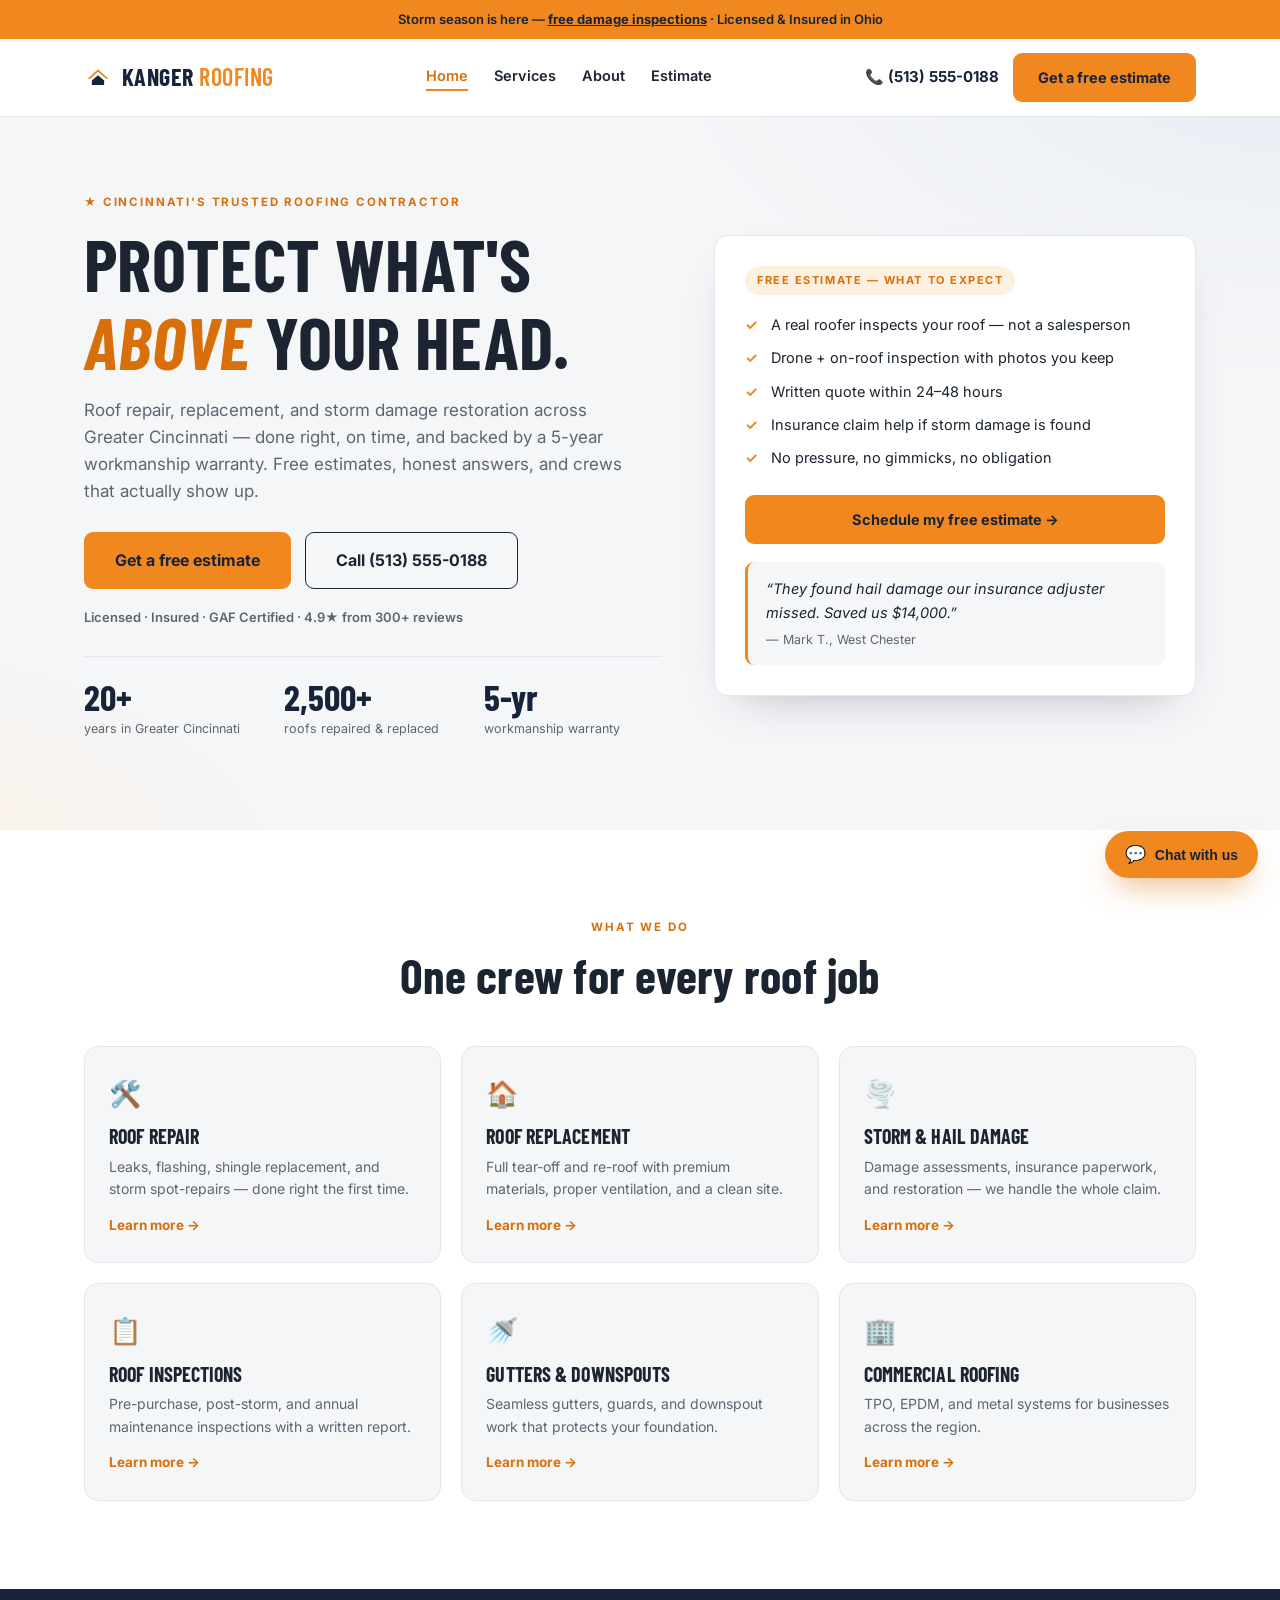
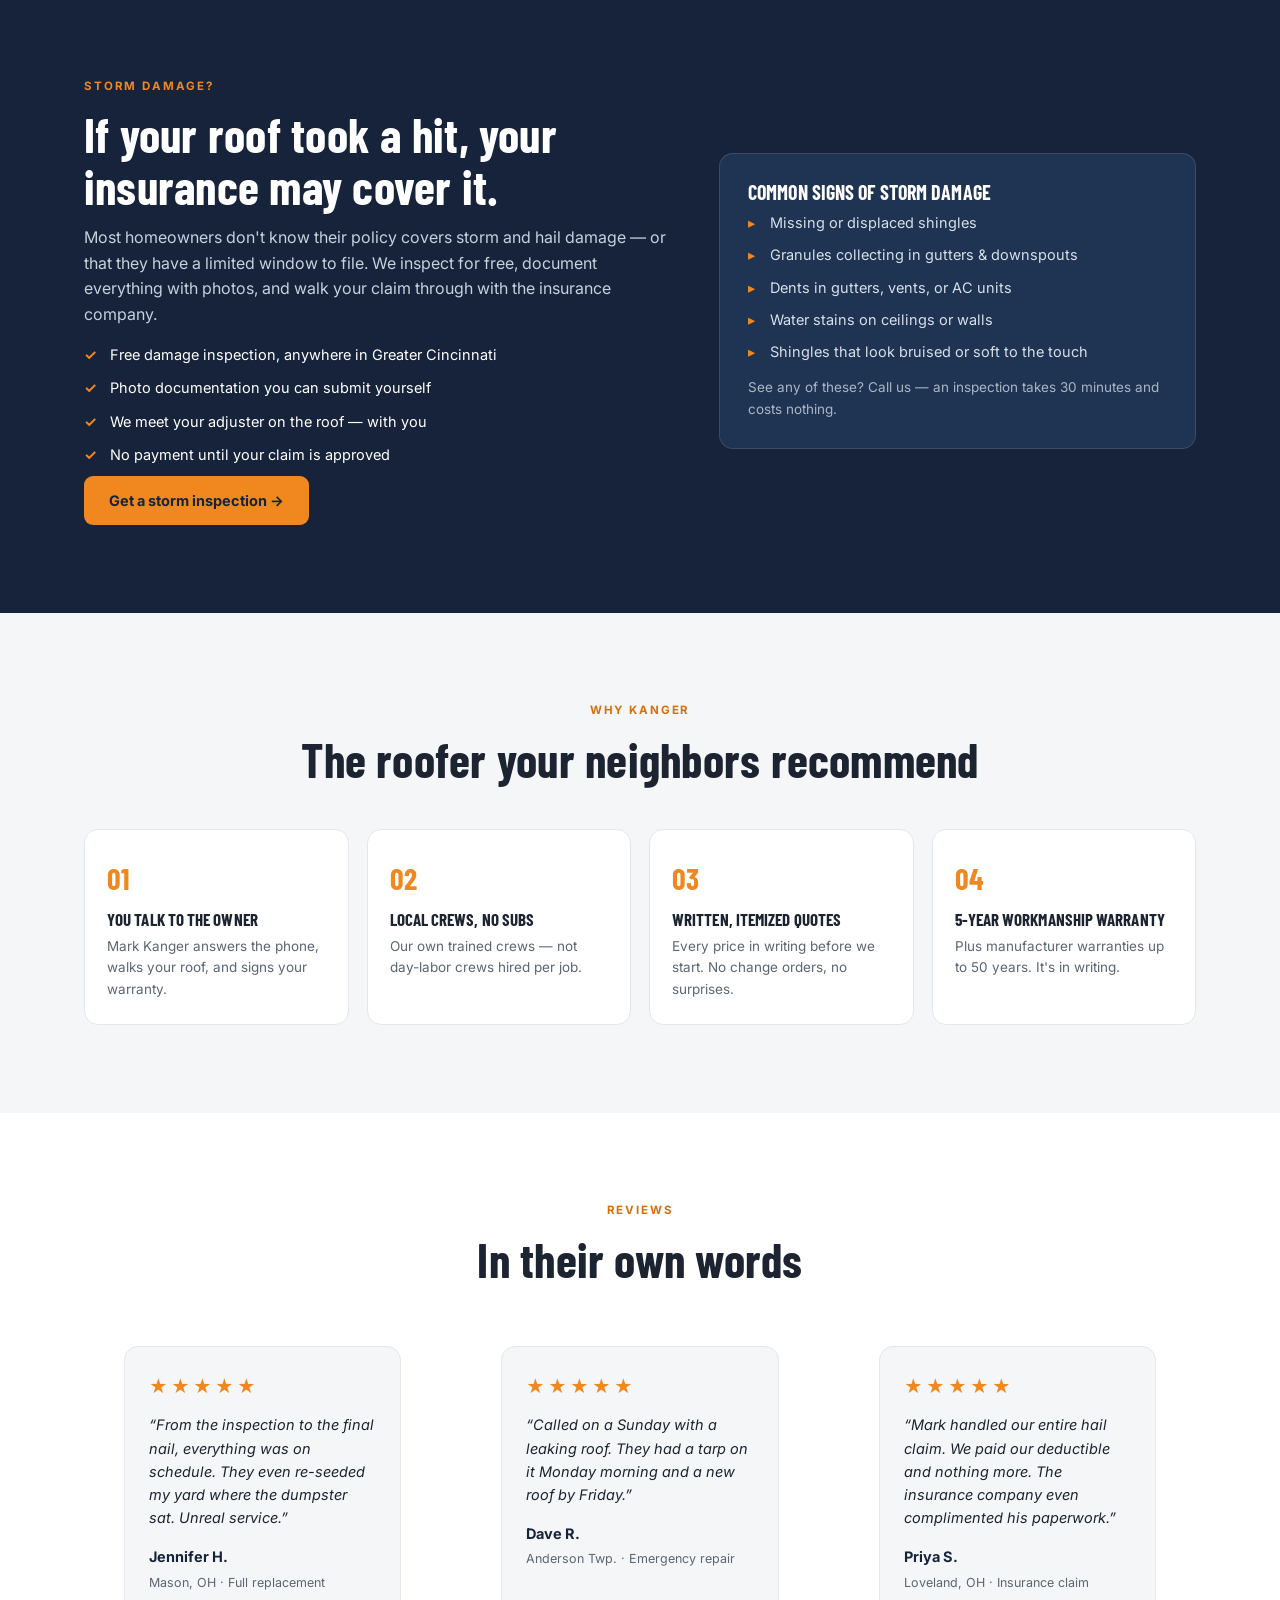
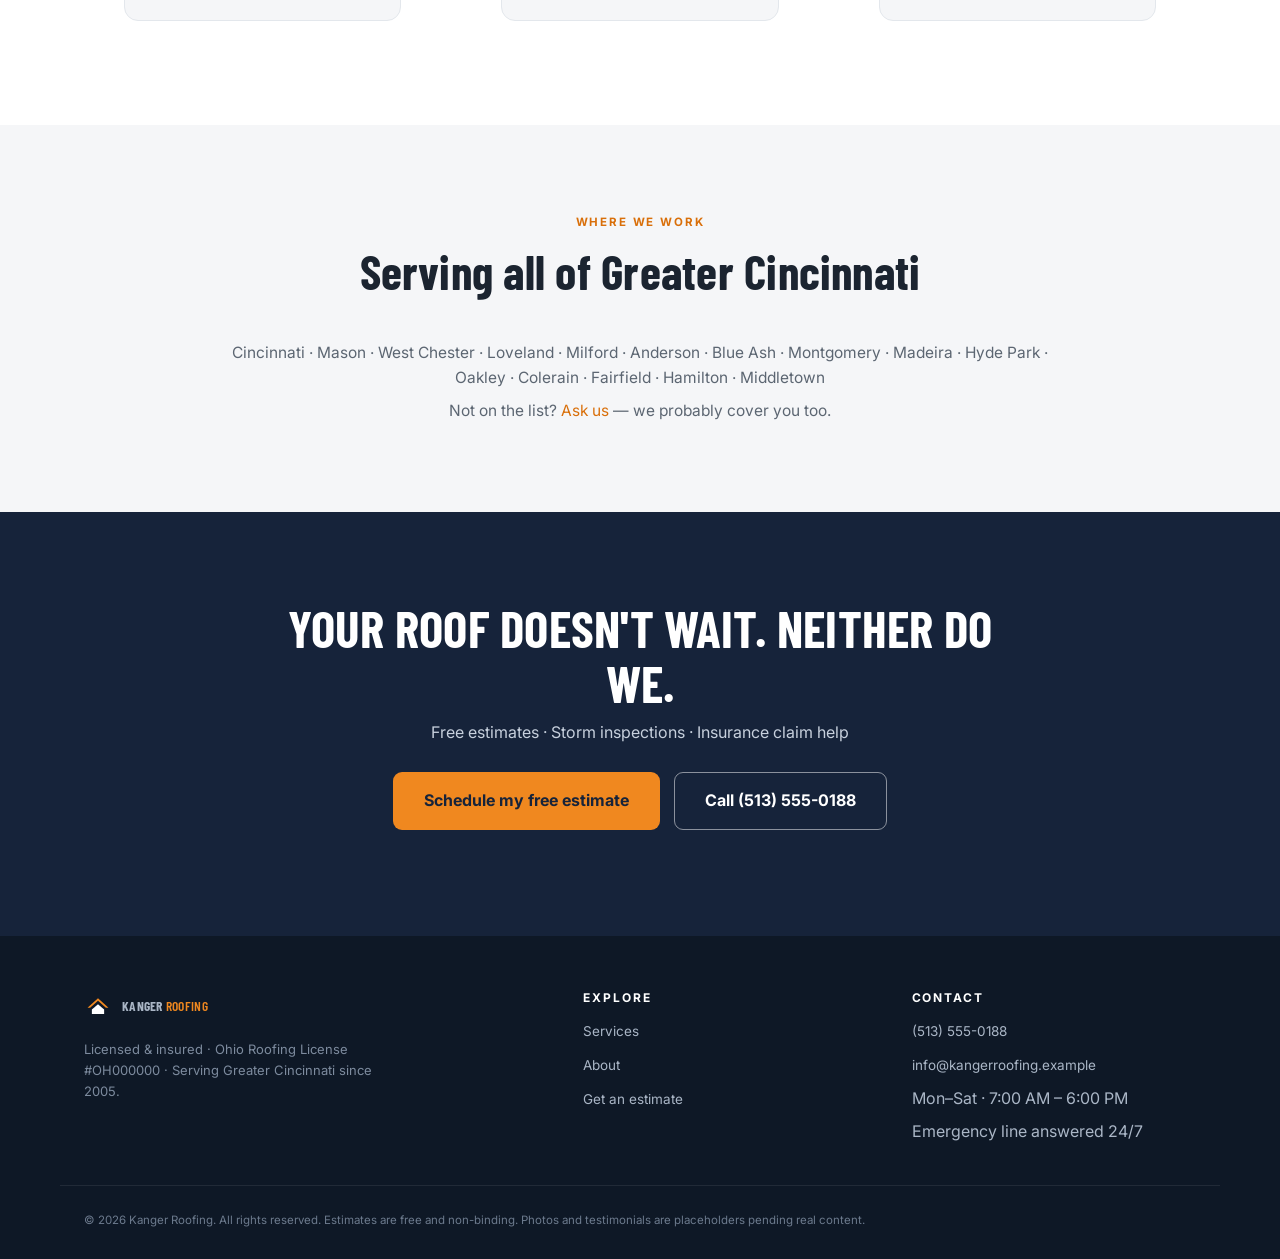
==== index.html @ 3e458c49 "Kanger Roofing site — chatbot + free estimate scheduling with type dropdown" ====
<!DOCTYPE html>
<html lang="en">
<head>
<meta charset="UTF-8" />
<meta name="viewport" content="width=device-width, initial-scale=1.0" />
<title>Kanger Roofing — Cincinnati Roof Repair, Replacement &amp; Storm Damage</title>
<meta name="description" content="Licensed and insured Cincinnati roofing contractor. Roof repair, replacement, storm damage and insurance claims. Free estimates across Greater Cincinnati." />
<link rel="preconnect" href="https://fonts.googleapis.com" />
<link rel="preconnect" href="https://fonts.gstatic.com" crossorigin />
<link href="https://fonts.googleapis.com/css2?family=Barlow+Condensed:wght@500;600;700&family=Barlow:wght@500;600;700&family=Inter:wght@400;500;600&display=swap" rel="stylesheet" />
<link rel="stylesheet" href="styles.css" />
<link rel="icon" href="data:image/svg+xml,%3Csvg xmlns='http://www.w3.org/2000/svg' viewBox='0 0 64 64'%3E%3Crect width='64' height='64' rx='14' fill='%2316233a'/%3E%3Cpath d='M8 36 L32 14 L56 36 L50 36 L32 20 L14 36 Z' fill='%23f0881f'/%3E%3Cpath d='M18 40 L32 28 L46 40 L46 50 L18 50 Z' fill='white'/%3E%3C/svg%3E" />
</head>
<body>
<div class="announce">Storm season is here — <a href="estimate.html">free damage inspections</a> · Licensed &amp; Insured in Ohio</div>

<header class="site-header">
  <div class="container nav">
    <a href="index.html" class="brand">
      <span class="brand-mark" aria-hidden="true"><svg viewBox="0 0 64 64"><path d="M8 36 L32 14 L56 36 L50 36 L32 20 L14 36 Z"/><path d="M18 40 L32 28 L46 40 L46 50 L18 50 Z"/></svg></span>
      <span class="brand-name">KANGER <em>ROOFING</em></span>
    </a>
    <nav class="primary-nav" aria-label="Primary">
      <a href="index.html" class="active">Home</a>
      <a href="services.html">Services</a>
      <a href="about.html">About</a>
      <a href="estimate.html">Estimate</a>
    </nav>
    <div class="nav-actions">
      <a href="tel:+15135550188" class="nav-phone">📞 (513) 555-0188</a>
      <a href="estimate.html" class="btn btn-primary">Get a free estimate</a>
      <button class="nav-toggle" aria-label="Toggle menu" aria-expanded="false">
        <span class="nav-toggle-bar"></span><span class="nav-toggle-bar"></span><span class="nav-toggle-bar"></span>
      </button>
    </div>
  </div>
</header>

<main>
  <!-- HERO -->
  <section class="hero">
    <div class="container hero-grid">
      <div class="hero-copy">
        <p class="eyebrow">★ Cincinnati's Trusted Roofing Contractor</p>
        <h1>Protect what's <em>above</em> your head.</h1>
        <p class="lede">
          Roof repair, replacement, and storm damage restoration across Greater Cincinnati —
          done right, on time, and backed by a 5-year workmanship warranty. Free estimates,
          honest answers, and crews that actually show up.
        </p>
        <div class="hero-cta">
          <a href="estimate.html" class="btn btn-primary btn-lg">Get a free estimate</a>
          <a href="tel:+15135550188" class="btn btn-ghost btn-lg">Call (513) 555-0188</a>
        </div>
        <p class="micro-proof">Licensed · Insured · GAF Certified · 4.9★ from 300+ reviews</p>
        <ul class="stat-row">
          <li><strong>20+</strong><span>years in Greater Cincinnati</span></li>
          <li><strong>2,500+</strong><span>roofs repaired &amp; replaced</span></li>
          <li><strong>5-yr</strong><span>workmanship warranty</span></li>
        </ul>
      </div>
      <div class="hero-card">
        <div class="card-tag">Free estimate — what to expect</div>
        <ul class="check-list">
          <li>A real roofer inspects your roof — not a salesperson</li>
          <li>Drone + on-roof inspection with photos you keep</li>
          <li>Written quote within 24–48 hours</li>
          <li>Insurance claim help if storm damage is found</li>
          <li>No pressure, no gimmicks, no obligation</li>
        </ul>
        <a href="estimate.html" class="btn btn-primary btn-block" style="margin-top:16px">Schedule my free estimate →</a>
        <blockquote class="mini-quote">
          “They found hail damage our insurance adjuster missed. Saved us $14,000.”
          <cite>— Mark T., West Chester</cite>
        </blockquote>
      </div>
    </div>
  </section>

  <!-- SERVICES -->
  <section class="section services">
    <div class="container">
      <p class="eyebrow center">What we do</p>
      <h2 class="section-title center">One crew for every roof job</h2>
      <div class="svc-grid">
        <article class="svc-card"><span class="svc-icon">🛠️</span><h3>Roof Repair</h3><p>Leaks, flashing, shingle replacement, and storm spot-repairs — done right the first time.</p><a href="services.html">Learn more →</a></article>
        <article class="svc-card"><span class="svc-icon">🏠</span><h3>Roof Replacement</h3><p>Full tear-off and re-roof with premium materials, proper ventilation, and a clean site.</p><a href="services.html">Learn more →</a></article>
        <article class="svc-card"><span class="svc-icon">🌪️</span><h3>Storm &amp; Hail Damage</h3><p>Damage assessments, insurance paperwork, and restoration — we handle the whole claim.</p><a href="services.html">Learn more →</a></article>
        <article class="svc-card"><span class="svc-icon">📋</span><h3>Roof Inspections</h3><p>Pre-purchase, post-storm, and annual maintenance inspections with a written report.</p><a href="services.html">Learn more →</a></article>
        <article class="svc-card"><span class="svc-icon">🚿</span><h3>Gutters &amp; Downspouts</h3><p>Seamless gutters, guards, and downspout work that protects your foundation.</p><a href="services.html">Learn more →</a></article>
        <article class="svc-card"><span class="svc-icon">🏢</span><h3>Commercial Roofing</h3><p>TPO, EPDM, and metal systems for businesses across the region.</p><a href="services.html">Learn more →</a></article>
      </div>
    </div>
  </section>

  <!-- STORM / INSURANCE -->
  <section class="section storm">
    <div class="container storm-grid">
      <div class="storm-copy">
        <p class="eyebrow">Storm damage?</p>
        <h2 class="section-title">If your roof took a hit, your insurance may cover it.</h2>
        <p>Most homeowners don't know their policy covers storm and hail damage — or that they have a limited window to file. We inspect for free, document everything with photos, and walk your claim through with the insurance company.</p>
        <ul class="check-list">
          <li>Free damage inspection, anywhere in Greater Cincinnati</li>
          <li>Photo documentation you can submit yourself</li>
          <li>We meet your adjuster on the roof — with you</li>
          <li>No payment until your claim is approved</li>
        </ul>
        <a href="estimate.html" class="btn btn-primary">Get a storm inspection →</a>
      </div>
      <div class="storm-panel">
        <h3>Common signs of storm damage</h3>
        <ul>
          <li>Missing or displaced shingles</li>
          <li>Granules collecting in gutters &amp; downspouts</li>
          <li>Dents in gutters, vents, or AC units</li>
          <li>Water stains on ceilings or walls</li>
          <li>Shingles that look bruised or soft to the touch</li>
        </ul>
        <p class="storm-note">See any of these? Call us — an inspection takes 30 minutes and costs nothing.</p>
      </div>
    </div>
  </section>

  <!-- WHY US -->
  <section class="section why">
    <div class="container">
      <p class="eyebrow center">Why Kanger</p>
      <h2 class="section-title center">The roofer your neighbors recommend</h2>
      <div class="why-grid">
        <div class="why-item"><strong>01</strong><h3>You talk to the owner</h3><p>Mark Kanger answers the phone, walks your roof, and signs your warranty.</p></div>
        <div class="why-item"><strong>02</strong><h3>Local crews, no subs</h3><p>Our own trained crews — not day-labor crews hired per job.</p></div>
        <div class="why-item"><strong>03</strong><h3>Written, itemized quotes</h3><p>Every price in writing before we start. No change orders, no surprises.</p></div>
        <div class="why-item"><strong>04</strong><h3>5-year workmanship warranty</h3><p>Plus manufacturer warranties up to 50 years. It's in writing.</p></div>
      </div>
    </div>
  </section>

  <!-- TESTIMONIALS -->
  <section class="section testis">
    <div class="container">
      <p class="eyebrow center">Reviews</p>
      <h2 class="section-title center">In their own words</h2>
      <div class="testi-grid">
        <figure class="testi-card">
          <div class="stars">★★★★★</div>
          <blockquote>“From the inspection to the final nail, everything was on schedule. They even re-seeded my yard where the dumpster sat. Unreal service.”</blockquote>
          <figcaption><strong>Jennifer H.</strong><span>Mason, OH · Full replacement</span></figcaption>
        </figure>
        <figure class="testi-card">
          <div class="stars">★★★★★</div>
          <blockquote>“Called on a Sunday with a leaking roof. They had a tarp on it Monday morning and a new roof by Friday.”</blockquote>
          <figcaption><strong>Dave R.</strong><span>Anderson Twp. · Emergency repair</span></figcaption>
        </figure>
        <figure class="testi-card">
          <div class="stars">★★★★★</div>
          <blockquote>“Mark handled our entire hail claim. We paid our deductible and nothing more. The insurance company even complimented his paperwork.”</blockquote>
          <figcaption><strong>Priya S.</strong><span>Loveland, OH · Insurance claim</span></figcaption>
        </figure>
      </div>
    </div>
  </section>

  <!-- SERVICE AREA -->
  <section class="section area">
    <div class="container">
      <p class="eyebrow center">Where we work</p>
      <h2 class="section-title center">Serving all of Greater Cincinnati</h2>
      <p class="center-note">Cincinnati · Mason · West Chester · Loveland · Milford · Anderson · Blue Ash · Montgomery · Madeira · Hyde Park · Oakley · Colerain · Fairfield · Hamilton · Middletown</p>
      <p class="center-note" style="margin-top:8px">Not on the list? <a href="estimate.html">Ask us</a> — we probably cover you too.</p>
    </div>
  </section>

  <!-- CTA -->
  <section class="final-cta">
    <div class="container">
      <h2>Your roof doesn't wait. Neither do we.</h2>
      <p>Free estimates · Storm inspections · Insurance claim help</p>
      <div class="hero-cta" style="justify-content:center">
        <a href="estimate.html" class="btn btn-primary btn-lg">Schedule my free estimate</a>
        <a href="tel:+15135550188" class="btn btn-ghost-light btn-lg">Call (513) 555-0188</a>
      </div>
    </div>
  </section>
</main>

<footer class="site-footer">
  <div class="container footer-grid">
    <div>
      <a href="index.html" class="brand brand-light">
        <span class="brand-mark" aria-hidden="true"><svg viewBox="0 0 64 64"><path d="M8 36 L32 14 L56 36 L50 36 L32 20 L14 36 Z"/><path d="M18 40 L32 28 L46 40 L46 50 L18 50 Z"/></svg></span>
        <span class="brand-name">KANGER <em>ROOFING</em></span>
      </a>
      <p class="footer-tag">Licensed &amp; insured · Ohio Roofing License #OH000000 · Serving Greater Cincinnati since 2005.</p>
    </div>
    <div>
      <h4>Explore</h4>
      <ul>
        <li><a href="services.html">Services</a></li>
        <li><a href="about.html">About</a></li>
        <li><a href="estimate.html">Get an estimate</a></li>
      </ul>
    </div>
    <div>
      <h4>Contact</h4>
      <ul>
        <li><a href="tel:+15135550188">(513) 555-0188</a></li>
        <li><a href="mailto:info@kangerroofing.example">info@kangerroofing.example</a></li>
        <li>Mon–Sat · 7:00 AM – 6:00 PM</li>
        <li>Emergency line answered 24/7</li>
      </ul>
    </div>
  </div>
  <div class="container legal">
    <small>© 2026 Kanger Roofing. All rights reserved. Estimates are free and non-binding. Photos and testimonials are placeholders pending real content.</small>
  </div>
</footer>

<!-- CHATBOT -->
<button class="chat-bubble" id="chat-bubble" aria-label="Chat with Kanger Roofing">
  <span class="chat-bubble-icon">💬</span> Chat with us
</button>
<div class="chat-panel" id="chat-panel" hidden>
  <div class="chat-head">
    <div class="chat-avatar">K</div>
    <div><strong>Kanger Roofing</strong><small>Typically replies in minutes</small></div>
    <button class="chat-close" id="chat-close" aria-label="Close chat">✕</button>
  </div>
  <div class="chat-body" id="chat-body"></div>
  <div class="chat-quick" id="chat-quick"></div>
  <form class="chat-input" id="chat-form">
    <input id="chat-text" type="text" placeholder="Type a message…" autocomplete="off" />
    <button type="submit" aria-label="Send">➤</button>
  </form>
</div>

<script src="app.js"></script>
</body>
</html>
---- styles.css ----
/* Kanger Roofing — contractor theme */
:root {
  --navy: #16233a;
  --navy-2: #1f3352;
  --orange: #f0881f;
  --orange-deep: #d96f0a;
  --amber-soft: #fdf0e0;
  --bg: #f5f6f8;
  --ink: #1b2430;
  --ink-soft: #5c6672;
  --cream: #ffffff;
  --border: #e3e7ec;
  --shadow: 0 20px 44px -26px rgba(22, 35, 58, 0.35);
  --radius: 14px;
  --radius-sm: 9px;
  --maxw: 1160px;
  --head: 'Barlow Condensed', 'Barlow', sans-serif;
  --body: 'Inter', system-ui, sans-serif;
}

* { box-sizing: border-box; }
[hidden] { display: none !important; }
html { scroll-behavior: smooth; }
body {
  margin: 0;
  font-family: var(--body);
  background: var(--bg);
  color: var(--ink);
  line-height: 1.6;
  -webkit-font-smoothing: antialiased;
}
h1, h2, h3, h4 {
  font-family: var(--head);
  font-weight: 700;
  color: var(--ink);
  letter-spacing: 0.005em;
  margin: 0 0 0.4em;
  line-height: 1.08;
}
p { margin: 0 0 1em; color: var(--ink-soft); }
a { color: var(--orange-deep); text-decoration: none; }
a:hover { text-decoration: underline; }
ul { margin: 0; padding: 0; list-style: none; }
strong { color: var(--ink); }

.container { max-width: var(--maxw); margin: 0 auto; padding: 0 24px; }

/* Announcement */
.announce {
  background: var(--orange);
  color: var(--navy);
  text-align: center;
  font-size: 13px;
  font-weight: 600;
  padding: 9px 16px;
}
.announce a { color: var(--navy); text-decoration: underline; font-weight: 700; }

/* Header */
.site-header {
  position: sticky;
  top: 0;
  z-index: 50;
  background: rgba(255, 255, 255, 0.96);
  backdrop-filter: blur(10px);
  border-bottom: 1px solid var(--border);
}
.nav { display: flex; align-items: center; justify-content: space-between; padding-top: 14px; padding-bottom: 14px; gap: 20px; }
.brand { display: inline-flex; align-items: center; gap: 10px; color: var(--navy); font-family: var(--head); font-weight: 700; font-size: 24px; letter-spacing: 0.02em; }
.brand:hover { text-decoration: none; }
.brand em { font-style: normal; color: var(--orange); font-weight: 600; }
.brand-mark svg { width: 28px; height: 28px; display: block; }
.brand-mark svg path:first-child { fill: var(--orange); }
.brand-mark svg path:last-child { fill: var(--navy); }
.brand-light { color: var(--cream); }
.brand-light .brand-mark svg path:last-child { fill: var(--cream); }
.primary-nav { display: flex; gap: 26px; }
.primary-nav a { color: var(--ink); font-weight: 600; font-size: 14.5px; }
.primary-nav a.active { color: var(--orange-deep); border-bottom: 2px solid var(--orange); padding-bottom: 2px; }
.primary-nav a:hover { color: var(--orange-deep); text-decoration: none; }
.nav-actions { display: flex; align-items: center; gap: 14px; }
.nav-phone { font-weight: 700; color: var(--navy); font-size: 15px; }
.nav-phone:hover { color: var(--orange-deep); text-decoration: none; }

/* Buttons */
.btn {
  display: inline-block;
  font-weight: 700;
  font-size: 14.5px;
  padding: 12px 24px;
  border-radius: var(--radius-sm);
  border: 1px solid transparent;
  cursor: pointer;
  text-align: center;
  transition: filter .15s ease, transform .12s ease, background .15s ease;
}
.btn:hover { text-decoration: none; transform: translateY(-1px); filter: brightness(1.05); }
.btn-lg { padding: 15px 30px; font-size: 16px; }
.btn-sm { padding: 9px 18px; font-size: 13px; }
.btn-primary { background: var(--orange); color: var(--navy); }
.btn-primary:hover { background: var(--orange-deep); color: #fff; }
.btn-ghost { background: transparent; color: var(--ink); border-color: var(--ink); }
.btn-ghost:hover { background: var(--ink); color: var(--cream); }
.btn-ghost-light { background: transparent; color: var(--cream); border-color: rgba(255,255,255,.5); }
.btn-ghost-light:hover { background: var(--cream); color: var(--navy); }
.btn-block { width: 100%; }

/* Eyebrows / titles */
.eyebrow {
  text-transform: uppercase;
  letter-spacing: 0.16em;
  font-size: 11.5px;
  font-weight: 700;
  color: var(--orange-deep);
  margin: 0 0 14px;
}
.eyebrow.center { text-align: center; }
.section { padding: 88px 0; }
.section-title { font-size: clamp(32px, 3.8vw, 48px); margin-bottom: 12px; }
.section-title.center { text-align: center; max-width: 760px; margin-left: auto; margin-right: auto; margin-bottom: 44px; }
.center-note { text-align: center; font-size: 15.5px; max-width: 820px; margin: 0 auto; }
.page-hero { padding: 70px 0 54px; text-align: center; background: radial-gradient(900px 420px at 50% -20%, #eef1f6 0%, transparent 60%), var(--bg); }
.page-hero h1 { font-size: clamp(38px, 4.8vw, 58px); }
.page-hero .lede { max-width: 620px; margin: 6px auto 0; font-size: 16.5px; }
section[id] { scroll-margin-top: 92px; }

/* HERO */
.hero {
  padding: 76px 0 92px;
  background:
    radial-gradient(1000px 540px at 100% -10%, #e8edf4 0%, transparent 60%),
    radial-gradient(760px 460px at -10% 110%, #fdf0e0 0%, transparent 55%),
    var(--bg);
}
.hero-grid { display: grid; grid-template-columns: 1.2fr 1fr; gap: 52px; align-items: center; }
.hero-copy h1 { font-size: clamp(44px, 6vw, 72px); margin-bottom: 16px; text-transform: uppercase; }
.hero-copy h1 em { font-style: italic; color: var(--orange-deep); }
.lede { font-size: 17px; max-width: 540px; }
.hero-cta { display: flex; gap: 14px; flex-wrap: wrap; margin: 26px 0 18px; }
.micro-proof { font-size: 13px; font-weight: 600; color: var(--ink-soft); margin-bottom: 28px; }
.stat-row { display: grid; grid-template-columns: repeat(3, 1fr); gap: 22px; padding: 22px 0 0; border-top: 1px solid var(--border); }
.stat-row li { display: flex; flex-direction: column; }
.stat-row strong { font-family: var(--head); font-size: 36px; font-weight: 700; color: var(--navy); line-height: 1; margin-bottom: 5px; }
.stat-row span { font-size: 12.5px; color: var(--ink-soft); line-height: 1.4; }
.hero-card {
  background: var(--cream);
  border: 1px solid var(--border);
  border-radius: var(--radius);
  padding: 30px;
  box-shadow: var(--shadow);
}
.card-tag {
  display: inline-block;
  background: var(--amber-soft);
  color: var(--orange-deep);
  font-size: 11px;
  text-transform: uppercase;
  letter-spacing: 0.14em;
  padding: 6px 12px;
  border-radius: 999px;
  margin-bottom: 18px;
  font-weight: 700;
}
.check-list li { position: relative; padding-left: 26px; margin-bottom: 10px; color: var(--ink); font-size: 14.5px; }
.check-list li::before { content: '✓'; position: absolute; left: 0; top: 0; color: var(--orange); font-weight: 700; }
.mini-quote {
  margin: 18px 0 0;
  padding: 15px 18px;
  background: var(--bg);
  border-left: 3px solid var(--orange);
  border-radius: var(--radius-sm);
  font-style: italic;
  font-size: 14.5px;
  color: var(--ink);
}
.mini-quote cite { display: block; margin-top: 6px; font-style: normal; font-size: 12.5px; color: var(--ink-soft); }

/* Services grid */
.services { background: var(--cream); }
.svc-grid { display: grid; grid-template-columns: repeat(3, 1fr); gap: 20px; }
.svc-card {
  border: 1px solid var(--border);
  border-radius: var(--radius);
  padding: 26px 24px;
  background: var(--bg);
  display: flex;
  flex-direction: column;
}
.svc-icon { font-size: 26px; margin-bottom: 12px; }
.svc-card h3 { font-size: 20px; text-transform: uppercase; }
.svc-card p { font-size: 14px; flex: 1; }
.svc-card a { font-size: 13.5px; font-weight: 700; }

/* Storm section */
.storm { background: var(--navy); }
.storm .eyebrow { color: var(--orange); }
.storm h2 { color: var(--cream); }
.storm p { color: #c7d0dd; }
.storm .check-list li { color: var(--cream); }
.storm .check-list li::before { color: var(--orange); }
.storm-grid { display: grid; grid-template-columns: 1.1fr 0.9fr; gap: 52px; align-items: center; }
.storm-panel { background: var(--navy-2); border: 1px solid rgba(255,255,255,.12); border-radius: var(--radius); padding: 28px; }
.storm-panel h3 { color: var(--cream); font-size: 20px; text-transform: uppercase; }
.storm-panel li { position: relative; padding-left: 22px; margin-bottom: 9px; color: #d7dfe9; font-size: 14.5px; }
.storm-panel li::before { content: '▸'; position: absolute; left: 0; color: var(--orange); }
.storm-note { font-size: 13.5px; color: #aab6c6 !important; margin: 14px 0 0; }

/* Why */
.why { background: var(--bg); }
.why-grid { display: grid; grid-template-columns: repeat(4, 1fr); gap: 18px; }
.why-item { background: var(--cream); border: 1px solid var(--border); border-radius: var(--radius); padding: 24px 22px; }
.why-item strong { font-family: var(--head); font-size: 30px; color: var(--orange); display: block; margin-bottom: 8px; }
.why-item h3 { font-size: 17px; text-transform: uppercase; }
.why-item p { font-size: 13.5px; margin: 0; }

/* Testimonials */
.testis { background: var(--cream); }
.testi-grid { display: grid; grid-template-columns: repeat(3, 1fr); gap: 20px; }
.testi-card { border: 1px solid var(--border); border-radius: var(--radius); padding: 26px 24px; background: var(--bg); }
.stars { color: var(--orange); font-size: 18px; letter-spacing: 3px; margin-bottom: 12px; }
.testi-card blockquote { margin: 0 0 16px; font-size: 14.5px; color: var(--ink); font-style: italic; }
.testi-card figcaption strong { display: block; font-size: 14.5px; color: var(--navy); }
.testi-card figcaption span { font-size: 12.5px; color: var(--ink-soft); }

/* Area */
.area { background: var(--bg); }

/* Final CTA */
.final-cta { background: var(--navy); color: var(--cream); text-align: center; padding: 88px 0; }
.final-cta h2 { color: var(--cream); font-size: clamp(34px, 4vw, 52px); text-transform: uppercase; max-width: 720px; margin: 0 auto 10px; }
.final-cta p { color: #c7d0dd; font-size: 16px; margin: 0 auto 26px; }

/* Footer */
.site-footer { background: #0e1826; color: #aab6c6; padding: 56px 0 28px; }
.footer-grid { display: grid; grid-template-columns: 1.6fr 1fr 1fr; gap: 44px; }
.site-footer h4 { color: var(--cream); font-family: var(--body); font-size: 12px; text-transform: uppercase; letter-spacing: 0.16em; margin-bottom: 14px; font-weight: 700; }
.site-footer ul { display: flex; flex-direction: column; gap: 8px; }
.site-footer a { color: #aab6c6; font-size: 13.5px; }
.site-footer a:hover { color: var(--cream); text-decoration: none; }
.footer-tag { margin-top: 12px; font-size: 13px; color: #7d8b9e; max-width: 300px; }
.legal { margin-top: 40px; padding-top: 20px; border-top: 1px solid rgba(255,255,255,.08); }
.legal small { font-size: 11.5px; color: #6c7a8d; }

/* Estimate page */
.est-grid { display: grid; grid-template-columns: 1fr 1fr; gap: 52px; align-items: start; }
.steps { display: flex; flex-direction: column; gap: 18px; margin: 20px 0 26px; }
.steps li { display: flex; gap: 16px; }
.steps li > span {
  width: 38px; height: 38px; flex-shrink: 0;
  background: var(--navy); color: var(--orange);
  border-radius: 50%;
  display: flex; align-items: center; justify-content: center;
  font-family: var(--head); font-weight: 700; font-size: 18px;
}
.steps strong { font-size: 15px; }
.steps p { font-size: 13.5px; margin: 2px 0 0; }
.mini-note { background: var(--amber-soft); border-radius: var(--radius-sm); padding: 16px 18px; }
.mini-note p { font-size: 13.5px; margin: 4px 0 0; }
.est-form {
  background: var(--cream);
  border: 1px solid var(--border);
  border-radius: var(--radius);
  padding: 30px;
  box-shadow: var(--shadow);
  display: flex;
  flex-direction: column;
  gap: 14px;
}
.est-form h3 { font-size: 22px; text-transform: uppercase; margin-bottom: 2px; }
.est-form label { display: flex; flex-direction: column; gap: 5px; font-size: 12px; font-weight: 700; color: var(--navy); text-transform: uppercase; letter-spacing: 0.06em; }
.est-form input, .est-form select, .est-form textarea {
  background: var(--bg);
  border: 1px solid var(--border);
  border-radius: var(--radius-sm);
  padding: 11px 13px;
  font: inherit;
  font-size: 14.5px;
  color: var(--ink);
  text-transform: none;
  letter-spacing: 0;
}
.est-form input:focus, .est-form select:focus, .est-form textarea:focus { outline: 2px solid var(--orange); outline-offset: 1px; }
.form-status { margin: 2px 0 0; font-size: 14px; font-weight: 700; color: var(--orange-deep); }
.form-note { font-size: 12px; color: var(--ink-soft); margin: 0; text-align: center; }

/* About page */
.about-grid { display: grid; grid-template-columns: 1.15fr 0.85fr; gap: 52px; align-items: center; }
.about-copy p { font-size: 15.5px; }
.cred-strip { display: grid; grid-template-columns: repeat(2, 1fr); gap: 12px; margin-top: 22px; }
.cred-strip > div { background: var(--cream); border: 1px solid var(--border); border-radius: var(--radius-sm); padding: 14px 16px; }
.cred-strip strong { display: block; font-size: 14px; }
.cred-strip span { font-size: 12.5px; color: var(--ink-soft); }
.about-frame {
  height: 400px;
  border-radius: var(--radius);
  background: linear-gradient(160deg, #2c4266, #16233a);
  display: flex;
  flex-direction: column;
  align-items: center;
  justify-content: center;
  box-shadow: var(--shadow);
}
.about-initials { font-family: var(--head); font-size: 110px; font-weight: 700; color: var(--orange); }
.about-caption { margin-top: 12px; font-size: 13px; color: #c7d0dd; letter-spacing: 0.05em; }

/* Services detail */
.detail-list { display: flex; flex-direction: column; gap: 22px; }
.detail {
  display: grid;
  grid-template-columns: 64px 1fr;
  gap: 22px;
  background: var(--cream);
  border: 1px solid var(--border);
  border-radius: var(--radius);
  padding: 26px 28px;
}
.detail-icon { font-size: 30px; line-height: 1.2; }
.detail h2 { font-size: 24px; text-transform: uppercase; }
.detail p { font-size: 14.5px; }
.tag-list { display: flex; flex-wrap: wrap; gap: 8px; margin: 4px 0 16px; }
.tag-list li { background: var(--amber-soft); color: var(--orange-deep); font-size: 12px; font-weight: 600; padding: 5px 12px; border-radius: 999px; }

/* Chatbot */
.chat-bubble {
  position: fixed;
  bottom: 22px;
  right: 22px;
  background: var(--orange);
  color: var(--navy);
  border: none;
  padding: 13px 20px;
  border-radius: 999px;
  font-weight: 700;
  font-size: 14px;
  display: inline-flex;
  align-items: center;
  gap: 9px;
  cursor: pointer;
  box-shadow: 0 14px 32px -10px rgba(217, 111, 10, 0.6);
  z-index: 90;
}
.chat-bubble:hover { background: var(--orange-deep); color: #fff; }
.chat-bubble-icon { font-size: 17px; }
.chat-panel {
  position: fixed;
  bottom: 84px;
  right: 22px;
  width: 360px;
  max-width: calc(100vw - 32px);
  height: 500px;
  max-height: calc(100vh - 120px);
  background: var(--cream);
  border: 1px solid var(--border);
  border-radius: 16px;
  box-shadow: 0 30px 70px -24px rgba(22, 35, 58, 0.5);
  display: flex;
  flex-direction: column;
  z-index: 95;
  overflow: hidden;
}
.chat-head {
  background: var(--navy);
  color: var(--cream);
  padding: 14px 16px;
  display: flex;
  align-items: center;
  gap: 11px;
}
.chat-avatar {
  width: 36px; height: 36px; border-radius: 50%;
  background: var(--orange); color: var(--navy);
  display: flex; align-items: center; justify-content: center;
  font-family: var(--head); font-weight: 700; font-size: 18px;
  flex-shrink: 0;
}
.chat-head strong { display: block; color: var(--cream); font-size: 14.5px; }
.chat-head small { font-size: 11.5px; color: #aab6c6; }
.chat-head div:nth-child(2) { flex: 1; }
.chat-close { background: none; border: none; color: #aab6c6; font-size: 16px; cursor: pointer; }
.chat-close:hover { color: #fff; }
.chat-body { flex: 1; overflow-y: auto; padding: 16px; display: flex; flex-direction: column; gap: 10px; background: var(--bg); }
.chat-msg { max-width: 82%; padding: 10px 14px; border-radius: 14px; font-size: 13.5px; line-height: 1.5; white-space: pre-wrap; }
.chat-msg.bot { background: var(--cream); border: 1px solid var(--border); align-self: flex-start; border-bottom-left-radius: 4px; }
.chat-msg.user { background: var(--navy); color: var(--cream); align-self: flex-end; border-bottom-right-radius: 4px; }
.chat-msg.bot a { font-weight: 700; }
.chat-msg.typing { color: var(--ink-soft); font-style: italic; }
.chat-quick { padding: 10px 12px; display: flex; gap: 8px; flex-wrap: wrap; background: var(--cream); border-top: 1px solid var(--border); }
.chat-quick button {
  background: var(--amber-soft);
  color: var(--orange-deep);
  border: 1px solid #f3d9b8;
  border-radius: 999px;
  padding: 7px 13px;
  font-size: 12.5px;
  font-weight: 600;
  cursor: pointer;
}
.chat-quick button:hover { background: var(--orange); color: var(--navy); }
.chat-input { display: flex; gap: 8px; padding: 10px 12px; background: var(--cream); border-top: 1px solid var(--border); }
.chat-input input {
  flex: 1;
  border: 1px solid var(--border);
  border-radius: 999px;
  padding: 10px 15px;
  font: inherit;
  font-size: 13.5px;
}
.chat-input input:focus { outline: 2px solid var(--orange); outline-offset: 1px; }
.chat-input button {
  width: 40px; height: 40px;
  border: none;
  border-radius: 50%;
  background: var(--orange);
  color: var(--navy);
  font-size: 15px;
  cursor: pointer;
}
.chat-input button:hover { background: var(--orange-deep); color: #fff; }

/* Mobile nav */
.nav-toggle {
  display: none;
  flex-direction: column;
  justify-content: center;
  gap: 5px;
  width: 42px;
  height: 42px;
  padding: 9px;
  background: transparent;
  border: 1px solid var(--border);
  border-radius: var(--radius-sm);
  cursor: pointer;
}
.nav-toggle-bar { display: block; height: 2px; width: 100%; background: var(--navy); border-radius: 2px; transition: transform .2s ease, opacity .2s ease; }
.site-header.nav-open .nav-toggle-bar:nth-child(1) { transform: translateY(7px) rotate(45deg); }
.site-header.nav-open .nav-toggle-bar:nth-child(2) { opacity: 0; }
.site-header.nav-open .nav-toggle-bar:nth-child(3) { transform: translateY(-7px) rotate(-45deg); }

/* Reveal */
html.js .section,
html.js .hero-card,
html.js .testi-card,
html.js .final-cta {
  opacity: 0;
  transform: translateY(16px);
  transition: opacity .55s ease, transform .55s ease;
}
html.js .section.in-view,
html.js .hero-card.in-view,
html.js .testi-card.in-view,
html.js .final-cta.in-view { opacity: 1; transform: none; }
@media (prefers-reduced-motion: reduce) {
  html.js .section, html.js .hero-card, html.js .testi-card, html.js .final-cta { opacity: 1; transform: none; transition: none; }
  html { scroll-behavior: auto; }
}

/* Responsive */
@media (max-width: 980px) {
  .primary-nav {
    display: none;
    position: absolute;
    top: 100%;
    left: 0; right: 0;
    flex-direction: column;
    align-items: stretch;
    gap: 0;
    background: var(--cream);
    border-bottom: 1px solid var(--border);
    box-shadow: var(--shadow);
    padding: 8px 24px 18px;
  }
  .site-header.nav-open .primary-nav { display: flex; }
  .primary-nav a { padding: 13px 4px; font-size: 16px; border-bottom: 1px solid var(--border); }
  .primary-nav a:last-child { border-bottom: none; }
  .nav-toggle { display: flex; }
  .nav-phone { display: none; }
  .hero-grid, .storm-grid, .est-grid, .about-grid { grid-template-columns: 1fr; }
  .svc-grid, .testi-grid { grid-template-columns: repeat(2, 1fr); }
  .why-grid { grid-template-columns: repeat(2, 1fr); }
  .footer-grid { grid-template-columns: 1fr 1fr; }
  .section { padding: 60px 0; }
}
@media (max-width: 560px) {
  .svc-grid, .testi-grid, .why-grid { grid-template-columns: 1fr; }
  .footer-grid { grid-template-columns: 1fr; }
  .stat-row { grid-template-columns: 1fr 1fr 1fr; }
  .detail { grid-template-columns: 1fr; gap: 10px; }
  .chat-panel { right: 16px; bottom: 76px; }
  .chat-bubble { right: 16px; bottom: 16px; }
}
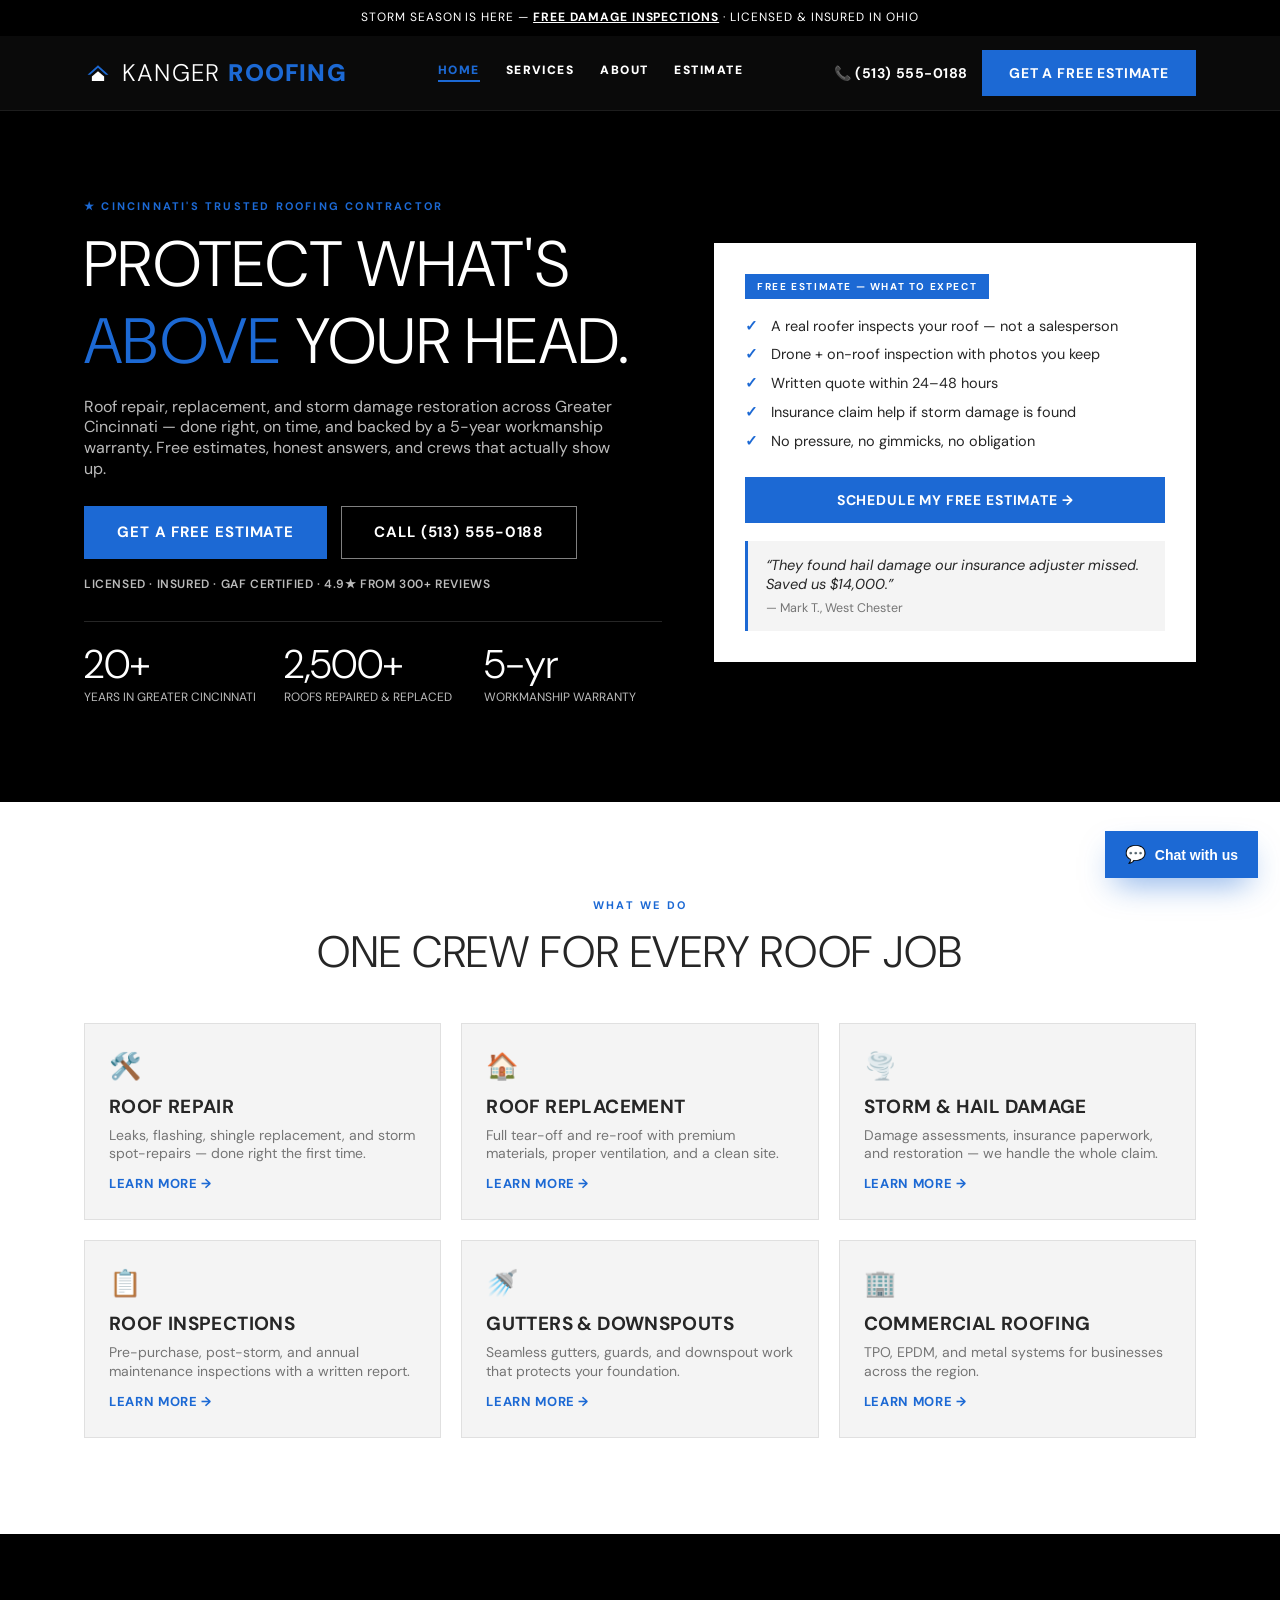
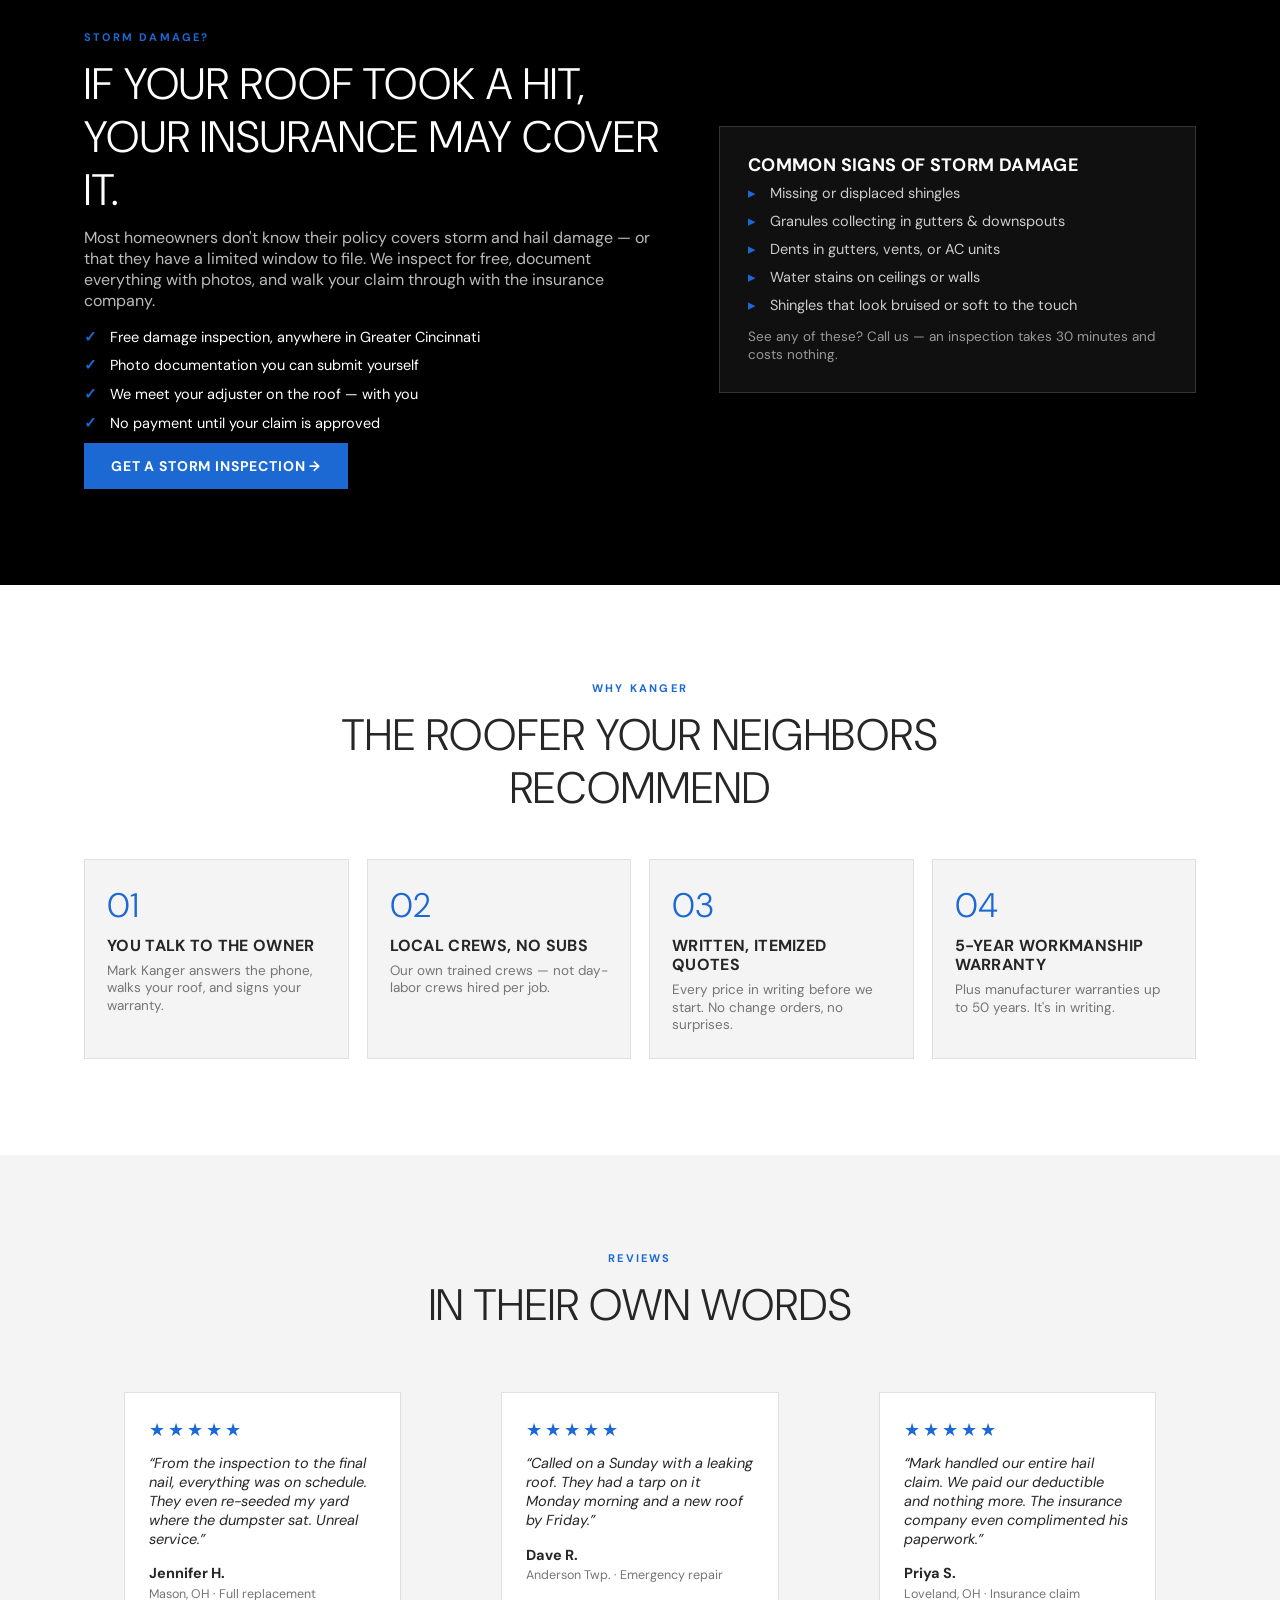
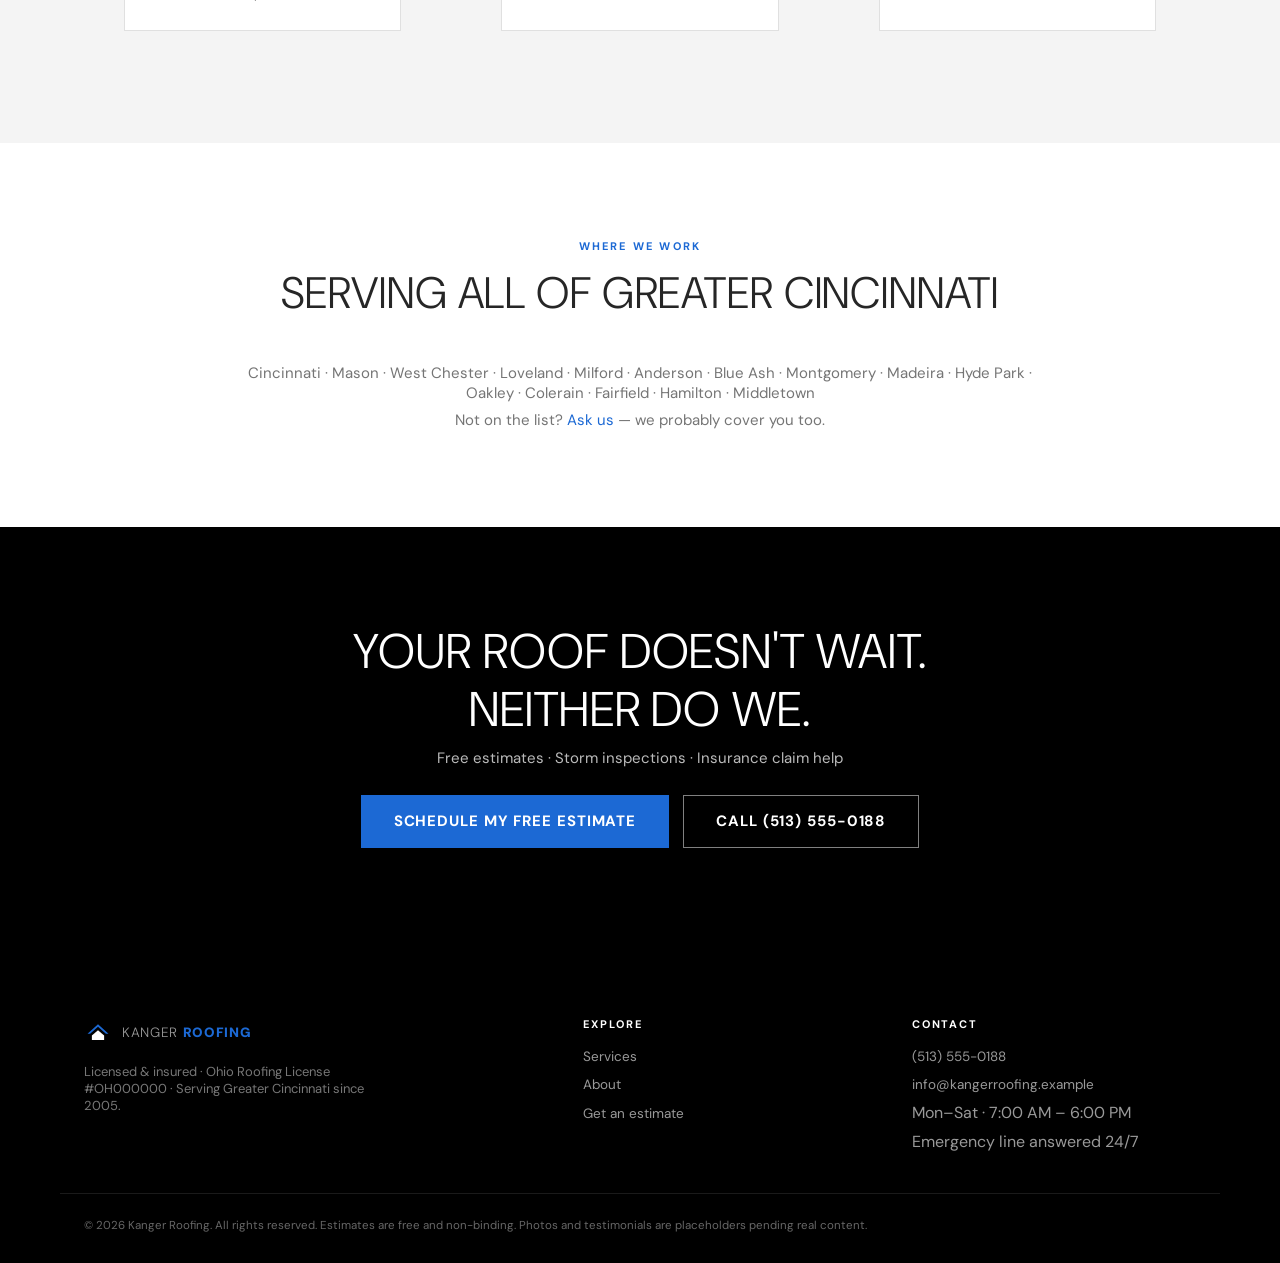
==== commit e693d13b: "Restyle with BMW design language — sharp corners, weight-300 uppercase, blue accent" ====
--- a/index.html
+++ b/index.html
@@ -7,7 +7,7 @@
 <meta name="description" content="Licensed and insured Cincinnati roofing contractor. Roof repair, replacement, storm damage and insurance claims. Free estimates across Greater Cincinnati." />
 <link rel="preconnect" href="https://fonts.googleapis.com" />
 <link rel="preconnect" href="https://fonts.gstatic.com" crossorigin />
-<link href="https://fonts.googleapis.com/css2?family=Barlow+Condensed:wght@500;600;700&family=Barlow:wght@500;600;700&family=Inter:wght@400;500;600&display=swap" rel="stylesheet" />
+<link href="https://fonts.googleapis.com/css2?family=DM+Sans:opsz,wght@9..40,300;9..40,400;9..40,500;9..40,700;9..40,900&display=swap" rel="stylesheet" />
 <link rel="stylesheet" href="styles.css" />
 <link rel="icon" href="data:image/svg+xml,%3Csvg xmlns='http://www.w3.org/2000/svg' viewBox='0 0 64 64'%3E%3Crect width='64' height='64' rx='14' fill='%2316233a'/%3E%3Cpath d='M8 36 L32 14 L56 36 L50 36 L32 20 L14 36 Z' fill='%23f0881f'/%3E%3Cpath d='M18 40 L32 28 L46 40 L46 50 L18 50 Z' fill='white'/%3E%3C/svg%3E" />
 </head>
--- a/styles.css
+++ b/styles.css
@@ -1,21 +1,19 @@
-/* Kanger Roofing — contractor theme */
+/* Kanger Roofing — BMW design language
+   Sharp 0px corners, uppercase weight-300 display, BMW blue accent,
+   weight-900 nav, dark/white showroom rhythm, DM Sans. */
 :root {
-  --navy: #16233a;
-  --navy-2: #1f3352;
-  --orange: #f0881f;
-  --orange-deep: #d96f0a;
-  --amber-soft: #fdf0e0;
-  --bg: #f5f6f8;
-  --ink: #1b2430;
-  --ink-soft: #5c6672;
-  --cream: #ffffff;
-  --border: #e3e7ec;
-  --shadow: 0 20px 44px -26px rgba(22, 35, 58, 0.35);
-  --radius: 14px;
-  --radius-sm: 9px;
+  --bmw-blue: #1c69d4;
+  --bmw-focus: #0653b6;
+  --ink: #262626;
+  --meta: #757575;
+  --silver: #bbbbbb;
+  --white: #ffffff;
+  --dark: #000000;
+  --bg: #f4f4f4;
+  --border: #e0e0e0;
   --maxw: 1160px;
-  --head: 'Barlow Condensed', 'Barlow', sans-serif;
-  --body: 'Inter', system-ui, sans-serif;
+  --head: 'DM Sans', 'Helvetica Neue', Helvetica, Arial, sans-serif;
+  --body: 'DM Sans', 'Helvetica Neue', Helvetica, Arial, sans-serif;
 }
 
 * { box-sizing: border-box; }
@@ -24,254 +22,246 @@
 body {
   margin: 0;
   font-family: var(--body);
-  background: var(--bg);
+  background: var(--white);
   color: var(--ink);
-  line-height: 1.6;
+  line-height: 1.3;
   -webkit-font-smoothing: antialiased;
 }
 h1, h2, h3, h4 {
   font-family: var(--head);
-  font-weight: 700;
+  font-weight: 300;
   color: var(--ink);
-  letter-spacing: 0.005em;
+  letter-spacing: 0.02em;
   margin: 0 0 0.4em;
-  line-height: 1.08;
-}
-p { margin: 0 0 1em; color: var(--ink-soft); }
-a { color: var(--orange-deep); text-decoration: none; }
-a:hover { text-decoration: underline; }
+  line-height: 1.2;
+  text-transform: uppercase;
+}
+p { margin: 0 0 1em; color: var(--meta); }
+a { color: var(--bmw-blue); text-decoration: none; }
+a:hover { color: var(--white); }
 ul { margin: 0; padding: 0; list-style: none; }
-strong { color: var(--ink); }
+strong { color: var(--ink); font-weight: 700; }
 
 .container { max-width: var(--maxw); margin: 0 auto; padding: 0 24px; }
 
 /* Announcement */
 .announce {
-  background: var(--orange);
-  color: var(--navy);
+  background: var(--dark);
+  color: #fff;
   text-align: center;
-  font-size: 13px;
-  font-weight: 600;
-  padding: 9px 16px;
-}
-.announce a { color: var(--navy); text-decoration: underline; font-weight: 700; }
+  font-size: 12px;
+  font-weight: 400;
+  letter-spacing: 0.08em;
+  text-transform: uppercase;
+  padding: 10px 16px;
+}
+.announce a { color: #fff; text-decoration: underline; font-weight: 700; }
 
 /* Header */
 .site-header {
   position: sticky;
   top: 0;
   z-index: 50;
-  background: rgba(255, 255, 255, 0.96);
-  backdrop-filter: blur(10px);
-  border-bottom: 1px solid var(--border);
+  background: rgba(0, 0, 0, 0.96);
+  border-bottom: 1px solid rgba(255,255,255,0.08);
 }
 .nav { display: flex; align-items: center; justify-content: space-between; padding-top: 14px; padding-bottom: 14px; gap: 20px; }
-.brand { display: inline-flex; align-items: center; gap: 10px; color: var(--navy); font-family: var(--head); font-weight: 700; font-size: 24px; letter-spacing: 0.02em; }
+.brand { display: inline-flex; align-items: center; gap: 10px; color: #fff; font-family: var(--head); font-weight: 300; font-size: 24px; letter-spacing: 0.05em; }
 .brand:hover { text-decoration: none; }
-.brand em { font-style: normal; color: var(--orange); font-weight: 600; }
+.brand em { font-style: normal; color: var(--bmw-blue); font-weight: 900; }
 .brand-mark svg { width: 28px; height: 28px; display: block; }
-.brand-mark svg path:first-child { fill: var(--orange); }
-.brand-mark svg path:last-child { fill: var(--navy); }
-.brand-light { color: var(--cream); }
-.brand-light .brand-mark svg path:last-child { fill: var(--cream); }
+.brand-mark svg path:first-child { fill: var(--bmw-blue); }
+.brand-mark svg path:last-child { fill: #fff; }
+.brand-light { color: #fff; }
+.brand-light .brand-mark svg path:last-child { fill: #fff; }
 .primary-nav { display: flex; gap: 26px; }
-.primary-nav a { color: var(--ink); font-weight: 600; font-size: 14.5px; }
-.primary-nav a.active { color: var(--orange-deep); border-bottom: 2px solid var(--orange); padding-bottom: 2px; }
-.primary-nav a:hover { color: var(--orange-deep); text-decoration: none; }
+.primary-nav a { color: #fff; font-weight: 900; font-size: 12px; letter-spacing: 0.12em; text-transform: uppercase; }
+.primary-nav a.active { color: var(--bmw-blue); border-bottom: 2px solid var(--bmw-blue); padding-bottom: 2px; }
+.primary-nav a:hover { color: var(--bmw-blue); text-decoration: none; }
 .nav-actions { display: flex; align-items: center; gap: 14px; }
-.nav-phone { font-weight: 700; color: var(--navy); font-size: 15px; }
-.nav-phone:hover { color: var(--orange-deep); text-decoration: none; }
+.nav-phone { font-weight: 700; color: #fff; font-size: 14px; letter-spacing: 0.04em; }
+.nav-phone:hover { color: var(--bmw-blue); text-decoration: none; }
 
 /* Buttons */
 .btn {
   display: inline-block;
   font-weight: 700;
-  font-size: 14.5px;
-  padding: 12px 24px;
-  border-radius: var(--radius-sm);
+  font-size: 14px;
+  padding: 13px 26px;
+  border-radius: 0;
   border: 1px solid transparent;
   cursor: pointer;
   text-align: center;
-  transition: filter .15s ease, transform .12s ease, background .15s ease;
-}
-.btn:hover { text-decoration: none; transform: translateY(-1px); filter: brightness(1.05); }
-.btn-lg { padding: 15px 30px; font-size: 16px; }
-.btn-sm { padding: 9px 18px; font-size: 13px; }
-.btn-primary { background: var(--orange); color: var(--navy); }
-.btn-primary:hover { background: var(--orange-deep); color: #fff; }
-.btn-ghost { background: transparent; color: var(--ink); border-color: var(--ink); }
-.btn-ghost:hover { background: var(--ink); color: var(--cream); }
-.btn-ghost-light { background: transparent; color: var(--cream); border-color: rgba(255,255,255,.5); }
-.btn-ghost-light:hover { background: var(--cream); color: var(--navy); }
+  letter-spacing: 0.06em;
+  text-transform: uppercase;
+  transition: filter .15s ease, background .15s ease;
+}
+.btn:hover { text-decoration: none; filter: brightness(1.1); }
+.btn-lg { padding: 16px 32px; font-size: 15px; }
+.btn-sm { padding: 9px 18px; font-size: 12px; }
+.btn-primary { background: var(--bmw-blue); color: #fff; }
+.btn-primary:hover { background: var(--bmw-focus); }
+.btn-ghost { background: transparent; color: #fff; border-color: rgba(255,255,255,0.5); }
+.btn-ghost:hover { background: #fff; color: var(--dark); }
+.btn-ghost-light { background: transparent; color: #fff; border-color: rgba(255,255,255,0.5); }
+.btn-ghost-light:hover { background: #fff; color: var(--dark); }
 .btn-block { width: 100%; }
 
-/* Eyebrows / titles */
+/* Eyebrows */
 .eyebrow {
   text-transform: uppercase;
-  letter-spacing: 0.16em;
-  font-size: 11.5px;
+  letter-spacing: 0.2em;
+  font-size: 11px;
   font-weight: 700;
-  color: var(--orange-deep);
+  color: var(--bmw-blue);
   margin: 0 0 14px;
 }
 .eyebrow.center { text-align: center; }
-.section { padding: 88px 0; }
-.section-title { font-size: clamp(32px, 3.8vw, 48px); margin-bottom: 12px; }
+.section { padding: 96px 0; }
+.section-title { font-size: clamp(30px, 3.6vw, 44px); margin-bottom: 12px; font-weight: 300; }
 .section-title.center { text-align: center; max-width: 760px; margin-left: auto; margin-right: auto; margin-bottom: 44px; }
-.center-note { text-align: center; font-size: 15.5px; max-width: 820px; margin: 0 auto; }
-.page-hero { padding: 70px 0 54px; text-align: center; background: radial-gradient(900px 420px at 50% -20%, #eef1f6 0%, transparent 60%), var(--bg); }
-.page-hero h1 { font-size: clamp(38px, 4.8vw, 58px); }
-.page-hero .lede { max-width: 620px; margin: 6px auto 0; font-size: 16.5px; }
+.center-note { text-align: center; font-size: 15px; max-width: 820px; margin: 0 auto; }
+.page-hero { padding: 76px 0 56px; text-align: center; background: var(--dark); color: #fff; }
+.page-hero h1 { color: #fff; font-size: clamp(34px, 4.4vw, 52px); font-weight: 300; }
+.page-hero .lede { max-width: 620px; margin: 6px auto 0; font-size: 16px; color: #bbb; }
 section[id] { scroll-margin-top: 92px; }
 
 /* HERO */
-.hero {
-  padding: 76px 0 92px;
-  background:
-    radial-gradient(1000px 540px at 100% -10%, #e8edf4 0%, transparent 60%),
-    radial-gradient(760px 460px at -10% 110%, #fdf0e0 0%, transparent 55%),
-    var(--bg);
-}
-.hero-grid { display: grid; grid-template-columns: 1.2fr 1fr; gap: 52px; align-items: center; }
-.hero-copy h1 { font-size: clamp(44px, 6vw, 72px); margin-bottom: 16px; text-transform: uppercase; }
-.hero-copy h1 em { font-style: italic; color: var(--orange-deep); }
-.lede { font-size: 17px; max-width: 540px; }
+.hero { padding: 0; background: var(--dark); color: #fff; }
+.hero-grid { display: grid; grid-template-columns: 1.2fr 1fr; gap: 52px; align-items: center; padding: 88px 24px 96px; max-width: var(--maxw); margin: 0 auto; }
+.hero-copy h1 { color: #fff; font-size: clamp(40px, 5.5vw, 64px); margin-bottom: 16px; text-transform: uppercase; font-weight: 300; line-height: 1.2; }
+.hero-copy h1 em { font-style: normal; color: var(--bmw-blue); font-weight: 300; }
+.lede { font-size: 16px; max-width: 540px; color: #bbb; }
 .hero-cta { display: flex; gap: 14px; flex-wrap: wrap; margin: 26px 0 18px; }
-.micro-proof { font-size: 13px; font-weight: 600; color: var(--ink-soft); margin-bottom: 28px; }
-.stat-row { display: grid; grid-template-columns: repeat(3, 1fr); gap: 22px; padding: 22px 0 0; border-top: 1px solid var(--border); }
+.micro-proof { font-size: 12px; font-weight: 600; color: var(--silver); margin-bottom: 28px; letter-spacing: 0.05em; text-transform: uppercase; }
+.stat-row { display: grid; grid-template-columns: repeat(3, 1fr); gap: 22px; padding: 22px 0 0; border-top: 1px solid rgba(255,255,255,0.15); }
 .stat-row li { display: flex; flex-direction: column; }
-.stat-row strong { font-family: var(--head); font-size: 36px; font-weight: 700; color: var(--navy); line-height: 1; margin-bottom: 5px; }
-.stat-row span { font-size: 12.5px; color: var(--ink-soft); line-height: 1.4; }
-.hero-card {
-  background: var(--cream);
-  border: 1px solid var(--border);
-  border-radius: var(--radius);
-  padding: 30px;
-  box-shadow: var(--shadow);
-}
+.stat-row strong { font-family: var(--head); font-size: 40px; font-weight: 300; color: #fff; line-height: 1; margin-bottom: 5px; }
+.stat-row span { font-size: 12px; color: var(--silver); line-height: 1.4; text-transform: uppercase; }
+.hero-card { background: #fff; border: 1px solid #fff; border-radius: 0; padding: 30px; }
 .card-tag {
   display: inline-block;
-  background: var(--amber-soft);
-  color: var(--orange-deep);
-  font-size: 11px;
+  background: var(--bmw-blue);
+  color: #fff;
+  font-size: 10px;
   text-transform: uppercase;
-  letter-spacing: 0.14em;
+  letter-spacing: 0.16em;
   padding: 6px 12px;
-  border-radius: 999px;
+  border-radius: 0;
   margin-bottom: 18px;
   font-weight: 700;
 }
 .check-list li { position: relative; padding-left: 26px; margin-bottom: 10px; color: var(--ink); font-size: 14.5px; }
-.check-list li::before { content: '✓'; position: absolute; left: 0; top: 0; color: var(--orange); font-weight: 700; }
+.check-list li::before { content: '✓'; position: absolute; left: 0; top: 0; color: var(--bmw-blue); font-weight: 700; }
 .mini-quote {
   margin: 18px 0 0;
   padding: 15px 18px;
   background: var(--bg);
-  border-left: 3px solid var(--orange);
-  border-radius: var(--radius-sm);
+  border-left: 3px solid var(--bmw-blue);
+  border-radius: 0;
   font-style: italic;
   font-size: 14.5px;
   color: var(--ink);
 }
-.mini-quote cite { display: block; margin-top: 6px; font-style: normal; font-size: 12.5px; color: var(--ink-soft); }
+.mini-quote cite { display: block; margin-top: 6px; font-style: normal; font-size: 12.5px; color: var(--meta); }
 
 /* Services grid */
-.services { background: var(--cream); }
+.services { background: var(--white); }
 .svc-grid { display: grid; grid-template-columns: repeat(3, 1fr); gap: 20px; }
 .svc-card {
   border: 1px solid var(--border);
-  border-radius: var(--radius);
+  border-radius: 0;
   padding: 26px 24px;
   background: var(--bg);
   display: flex;
   flex-direction: column;
 }
 .svc-icon { font-size: 26px; margin-bottom: 12px; }
-.svc-card h3 { font-size: 20px; text-transform: uppercase; }
+.svc-card h3 { font-size: 19px; text-transform: uppercase; font-weight: 700; color: var(--ink); }
 .svc-card p { font-size: 14px; flex: 1; }
-.svc-card a { font-size: 13.5px; font-weight: 700; }
+.svc-card a { font-size: 13px; font-weight: 700; color: var(--bmw-blue); text-transform: uppercase; letter-spacing: 0.05em; }
 
 /* Storm section */
-.storm { background: var(--navy); }
-.storm .eyebrow { color: var(--orange); }
-.storm h2 { color: var(--cream); }
-.storm p { color: #c7d0dd; }
-.storm .check-list li { color: var(--cream); }
-.storm .check-list li::before { color: var(--orange); }
+.storm { background: var(--dark); }
+.storm .eyebrow { color: var(--bmw-blue); }
+.storm h2 { color: #fff; }
+.storm p { color: #bbb; }
+.storm .check-list li { color: #fff; }
+.storm .check-list li::before { color: var(--bmw-blue); }
 .storm-grid { display: grid; grid-template-columns: 1.1fr 0.9fr; gap: 52px; align-items: center; }
-.storm-panel { background: var(--navy-2); border: 1px solid rgba(255,255,255,.12); border-radius: var(--radius); padding: 28px; }
-.storm-panel h3 { color: var(--cream); font-size: 20px; text-transform: uppercase; }
-.storm-panel li { position: relative; padding-left: 22px; margin-bottom: 9px; color: #d7dfe9; font-size: 14.5px; }
-.storm-panel li::before { content: '▸'; position: absolute; left: 0; color: var(--orange); }
-.storm-note { font-size: 13.5px; color: #aab6c6 !important; margin: 14px 0 0; }
+.storm-panel { background: #101010; border: 1px solid rgba(255,255,255,0.15); border-radius: 0; padding: 28px; }
+.storm-panel h3 { color: #fff; font-size: 18px; text-transform: uppercase; font-weight: 700; }
+.storm-panel li { position: relative; padding-left: 22px; margin-bottom: 9px; color: #ccc; font-size: 14.5px; }
+.storm-panel li::before { content: '▸'; position: absolute; left: 0; color: var(--bmw-blue); }
+.storm-note { font-size: 13.5px; color: #999 !important; margin: 14px 0 0; }
 
 /* Why */
-.why { background: var(--bg); }
+.why { background: var(--white); }
 .why-grid { display: grid; grid-template-columns: repeat(4, 1fr); gap: 18px; }
-.why-item { background: var(--cream); border: 1px solid var(--border); border-radius: var(--radius); padding: 24px 22px; }
-.why-item strong { font-family: var(--head); font-size: 30px; color: var(--orange); display: block; margin-bottom: 8px; }
-.why-item h3 { font-size: 17px; text-transform: uppercase; }
+.why-item { background: var(--bg); border: 1px solid var(--border); border-radius: 0; padding: 24px 22px; }
+.why-item strong { font-family: var(--head); font-size: 34px; color: var(--bmw-blue); display: block; margin-bottom: 8px; font-weight: 300; }
+.why-item h3 { font-size: 16px; text-transform: uppercase; font-weight: 700; }
 .why-item p { font-size: 13.5px; margin: 0; }
 
 /* Testimonials */
-.testis { background: var(--cream); }
+.testis { background: var(--bg); }
 .testi-grid { display: grid; grid-template-columns: repeat(3, 1fr); gap: 20px; }
-.testi-card { border: 1px solid var(--border); border-radius: var(--radius); padding: 26px 24px; background: var(--bg); }
-.stars { color: var(--orange); font-size: 18px; letter-spacing: 3px; margin-bottom: 12px; }
+.testi-card { border: 1px solid var(--border); border-radius: 0; padding: 26px 24px; background: var(--white); }
+.stars { color: var(--bmw-blue); font-size: 18px; letter-spacing: 3px; margin-bottom: 12px; }
 .testi-card blockquote { margin: 0 0 16px; font-size: 14.5px; color: var(--ink); font-style: italic; }
-.testi-card figcaption strong { display: block; font-size: 14.5px; color: var(--navy); }
-.testi-card figcaption span { font-size: 12.5px; color: var(--ink-soft); }
+.testi-card figcaption strong { display: block; font-size: 14.5px; color: var(--ink); font-weight: 700; }
+.testi-card figcaption span { font-size: 12.5px; color: var(--meta); }
 
 /* Area */
-.area { background: var(--bg); }
+.area { background: var(--white); }
 
 /* Final CTA */
-.final-cta { background: var(--navy); color: var(--cream); text-align: center; padding: 88px 0; }
-.final-cta h2 { color: var(--cream); font-size: clamp(34px, 4vw, 52px); text-transform: uppercase; max-width: 720px; margin: 0 auto 10px; }
-.final-cta p { color: #c7d0dd; font-size: 16px; margin: 0 auto 26px; }
+.final-cta { background: var(--dark); color: #fff; text-align: center; padding: 96px 0; }
+.final-cta h2 { color: #fff; font-size: clamp(32px, 3.8vw, 50px); text-transform: uppercase; max-width: 720px; margin: 0 auto 10px; font-weight: 300; }
+.final-cta p { color: #bbb; font-size: 15px; margin: 0 auto 26px; }
 
 /* Footer */
-.site-footer { background: #0e1826; color: #aab6c6; padding: 56px 0 28px; }
+.site-footer { background: #000; color: #999; padding: 56px 0 28px; }
 .footer-grid { display: grid; grid-template-columns: 1.6fr 1fr 1fr; gap: 44px; }
-.site-footer h4 { color: var(--cream); font-family: var(--body); font-size: 12px; text-transform: uppercase; letter-spacing: 0.16em; margin-bottom: 14px; font-weight: 700; }
+.site-footer h4 { color: #fff; font-family: var(--body); font-size: 11px; text-transform: uppercase; letter-spacing: 0.18em; margin-bottom: 14px; font-weight: 700; }
 .site-footer ul { display: flex; flex-direction: column; gap: 8px; }
-.site-footer a { color: #aab6c6; font-size: 13.5px; }
-.site-footer a:hover { color: var(--cream); text-decoration: none; }
-.footer-tag { margin-top: 12px; font-size: 13px; color: #7d8b9e; max-width: 300px; }
-.legal { margin-top: 40px; padding-top: 20px; border-top: 1px solid rgba(255,255,255,.08); }
-.legal small { font-size: 11.5px; color: #6c7a8d; }
-
-/* Estimate page */
+.site-footer a { color: #999; font-size: 13.5px; }
+.site-footer a:hover { color: #fff; text-decoration: none; }
+.footer-tag { margin-top: 12px; font-size: 13px; color: #777; max-width: 300px; }
+.legal { margin-top: 40px; padding-top: 20px; border-top: 1px solid rgba(255,255,255,0.1); }
+.legal small { font-size: 11.5px; color: #666; }
+
+/* Estimate */
 .est-grid { display: grid; grid-template-columns: 1fr 1fr; gap: 52px; align-items: start; }
 .steps { display: flex; flex-direction: column; gap: 18px; margin: 20px 0 26px; }
 .steps li { display: flex; gap: 16px; }
 .steps li > span {
   width: 38px; height: 38px; flex-shrink: 0;
-  background: var(--navy); color: var(--orange);
-  border-radius: 50%;
+  background: var(--dark); color: var(--bmw-blue);
+  border-radius: 0;
   display: flex; align-items: center; justify-content: center;
   font-family: var(--head); font-weight: 700; font-size: 18px;
+  border: 1px solid #222;
 }
 .steps strong { font-size: 15px; }
 .steps p { font-size: 13.5px; margin: 2px 0 0; }
-.mini-note { background: var(--amber-soft); border-radius: var(--radius-sm); padding: 16px 18px; }
+.mini-note { background: var(--bg); border-left: 3px solid var(--bmw-blue); border-radius: 0; padding: 16px 18px; }
 .mini-note p { font-size: 13.5px; margin: 4px 0 0; }
 .est-form {
-  background: var(--cream);
-  border: 1px solid var(--border);
-  border-radius: var(--radius);
+  background: var(--bg);
+  border: 1px solid var(--border);
+  border-radius: 0;
   padding: 30px;
-  box-shadow: var(--shadow);
   display: flex;
   flex-direction: column;
   gap: 14px;
 }
-.est-form h3 { font-size: 22px; text-transform: uppercase; margin-bottom: 2px; }
-.est-form label { display: flex; flex-direction: column; gap: 5px; font-size: 12px; font-weight: 700; color: var(--navy); text-transform: uppercase; letter-spacing: 0.06em; }
+.est-form h3 { font-size: 21px; text-transform: uppercase; margin-bottom: 2px; font-weight: 700; }
+.est-form label { display: flex; flex-direction: column; gap: 5px; font-size: 11px; font-weight: 700; color: var(--ink); text-transform: uppercase; letter-spacing: 0.08em; }
 .est-form input, .est-form select, .est-form textarea {
-  background: var(--bg);
-  border: 1px solid var(--border);
-  border-radius: var(--radius-sm);
+  background: var(--white);
+  border: 1px solid var(--border);
+  border-radius: 0;
   padding: 11px 13px;
   font: inherit;
   font-size: 14.5px;
@@ -279,29 +269,29 @@
   text-transform: none;
   letter-spacing: 0;
 }
-.est-form input:focus, .est-form select:focus, .est-form textarea:focus { outline: 2px solid var(--orange); outline-offset: 1px; }
-.form-status { margin: 2px 0 0; font-size: 14px; font-weight: 700; color: var(--orange-deep); }
-.form-note { font-size: 12px; color: var(--ink-soft); margin: 0; text-align: center; }
-
-/* About page */
+.est-form input:focus, .est-form select:focus, .est-form textarea:focus { outline: 2px solid var(--bmw-blue); outline-offset: 1px; }
+.form-status { margin: 2px 0 0; font-size: 14px; font-weight: 700; color: var(--bmw-blue); }
+.form-note { font-size: 12px; color: var(--meta); margin: 0; text-align: center; }
+
+/* About */
 .about-grid { display: grid; grid-template-columns: 1.15fr 0.85fr; gap: 52px; align-items: center; }
 .about-copy p { font-size: 15.5px; }
 .cred-strip { display: grid; grid-template-columns: repeat(2, 1fr); gap: 12px; margin-top: 22px; }
-.cred-strip > div { background: var(--cream); border: 1px solid var(--border); border-radius: var(--radius-sm); padding: 14px 16px; }
+.cred-strip > div { background: var(--white); border: 1px solid var(--border); border-radius: 0; padding: 14px 16px; }
 .cred-strip strong { display: block; font-size: 14px; }
-.cred-strip span { font-size: 12.5px; color: var(--ink-soft); }
+.cred-strip span { font-size: 12.5px; color: var(--meta); }
 .about-frame {
   height: 400px;
-  border-radius: var(--radius);
-  background: linear-gradient(160deg, #2c4266, #16233a);
+  border-radius: 0;
+  background: var(--dark);
   display: flex;
   flex-direction: column;
   align-items: center;
   justify-content: center;
-  box-shadow: var(--shadow);
-}
-.about-initials { font-family: var(--head); font-size: 110px; font-weight: 700; color: var(--orange); }
-.about-caption { margin-top: 12px; font-size: 13px; color: #c7d0dd; letter-spacing: 0.05em; }
+  border: 1px solid #222;
+}
+.about-initials { font-family: var(--head); font-size: 110px; font-weight: 300; color: var(--bmw-blue); }
+.about-caption { margin-top: 12px; font-size: 13px; color: #999; letter-spacing: 0.08em; }
 
 /* Services detail */
 .detail-list { display: flex; flex-direction: column; gap: 22px; }
@@ -309,37 +299,37 @@
   display: grid;
   grid-template-columns: 64px 1fr;
   gap: 22px;
-  background: var(--cream);
-  border: 1px solid var(--border);
-  border-radius: var(--radius);
+  background: var(--white);
+  border: 1px solid var(--border);
+  border-radius: 0;
   padding: 26px 28px;
 }
 .detail-icon { font-size: 30px; line-height: 1.2; }
-.detail h2 { font-size: 24px; text-transform: uppercase; }
+.detail h2 { font-size: 23px; text-transform: uppercase; font-weight: 700; }
 .detail p { font-size: 14.5px; }
 .tag-list { display: flex; flex-wrap: wrap; gap: 8px; margin: 4px 0 16px; }
-.tag-list li { background: var(--amber-soft); color: var(--orange-deep); font-size: 12px; font-weight: 600; padding: 5px 12px; border-radius: 999px; }
+.tag-list li { background: var(--bg); color: var(--bmw-blue); font-size: 12px; font-weight: 600; padding: 5px 12px; border-radius: 0; border: 1px solid var(--border); }
 
 /* Chatbot */
 .chat-bubble {
   position: fixed;
   bottom: 22px;
   right: 22px;
-  background: var(--orange);
-  color: var(--navy);
+  background: var(--bmw-blue);
+  color: #fff;
   border: none;
   padding: 13px 20px;
-  border-radius: 999px;
+  border-radius: 0;
   font-weight: 700;
   font-size: 14px;
   display: inline-flex;
   align-items: center;
   gap: 9px;
   cursor: pointer;
-  box-shadow: 0 14px 32px -10px rgba(217, 111, 10, 0.6);
+  box-shadow: 0 14px 32px -10px rgba(28,105,212,0.6);
   z-index: 90;
 }
-.chat-bubble:hover { background: var(--orange-deep); color: #fff; }
+.chat-bubble:hover { background: var(--bmw-focus); }
 .chat-bubble-icon { font-size: 17px; }
 .chat-panel {
   position: fixed;
@@ -349,73 +339,73 @@
   max-width: calc(100vw - 32px);
   height: 500px;
   max-height: calc(100vh - 120px);
-  background: var(--cream);
-  border: 1px solid var(--border);
-  border-radius: 16px;
-  box-shadow: 0 30px 70px -24px rgba(22, 35, 58, 0.5);
+  background: var(--white);
+  border: 1px solid var(--border);
+  border-radius: 0;
+  box-shadow: 0 30px 70px -24px rgba(0,0,0,0.5);
   display: flex;
   flex-direction: column;
   z-index: 95;
   overflow: hidden;
 }
 .chat-head {
-  background: var(--navy);
-  color: var(--cream);
+  background: var(--dark);
+  color: #fff;
   padding: 14px 16px;
   display: flex;
   align-items: center;
   gap: 11px;
 }
 .chat-avatar {
-  width: 36px; height: 36px; border-radius: 50%;
-  background: var(--orange); color: var(--navy);
+  width: 36px; height: 36px; border-radius: 0;
+  background: var(--bmw-blue); color: #fff;
   display: flex; align-items: center; justify-content: center;
   font-family: var(--head); font-weight: 700; font-size: 18px;
   flex-shrink: 0;
 }
-.chat-head strong { display: block; color: var(--cream); font-size: 14.5px; }
-.chat-head small { font-size: 11.5px; color: #aab6c6; }
+.chat-head strong { display: block; color: #fff; font-size: 14.5px; }
+.chat-head small { font-size: 11.5px; color: #999; }
 .chat-head div:nth-child(2) { flex: 1; }
-.chat-close { background: none; border: none; color: #aab6c6; font-size: 16px; cursor: pointer; }
+.chat-close { background: none; border: none; color: #999; font-size: 16px; cursor: pointer; }
 .chat-close:hover { color: #fff; }
 .chat-body { flex: 1; overflow-y: auto; padding: 16px; display: flex; flex-direction: column; gap: 10px; background: var(--bg); }
-.chat-msg { max-width: 82%; padding: 10px 14px; border-radius: 14px; font-size: 13.5px; line-height: 1.5; white-space: pre-wrap; }
-.chat-msg.bot { background: var(--cream); border: 1px solid var(--border); align-self: flex-start; border-bottom-left-radius: 4px; }
-.chat-msg.user { background: var(--navy); color: var(--cream); align-self: flex-end; border-bottom-right-radius: 4px; }
+.chat-msg { max-width: 82%; padding: 10px 14px; border-radius: 0; font-size: 13.5px; line-height: 1.5; white-space: pre-wrap; }
+.chat-msg.bot { background: var(--white); border: 1px solid var(--border); align-self: flex-start; }
+.chat-msg.user { background: var(--dark); color: #fff; align-self: flex-end; }
 .chat-msg.bot a { font-weight: 700; }
-.chat-msg.typing { color: var(--ink-soft); font-style: italic; }
-.chat-quick { padding: 10px 12px; display: flex; gap: 8px; flex-wrap: wrap; background: var(--cream); border-top: 1px solid var(--border); }
+.chat-msg.typing { color: var(--meta); font-style: italic; }
+.chat-quick { padding: 10px 12px; display: flex; gap: 8px; flex-wrap: wrap; background: var(--white); border-top: 1px solid var(--border); }
 .chat-quick button {
-  background: var(--amber-soft);
-  color: var(--orange-deep);
-  border: 1px solid #f3d9b8;
-  border-radius: 999px;
+  background: var(--bg);
+  color: var(--bmw-blue);
+  border: 1px solid var(--border);
+  border-radius: 0;
   padding: 7px 13px;
   font-size: 12.5px;
   font-weight: 600;
   cursor: pointer;
 }
-.chat-quick button:hover { background: var(--orange); color: var(--navy); }
-.chat-input { display: flex; gap: 8px; padding: 10px 12px; background: var(--cream); border-top: 1px solid var(--border); }
+.chat-quick button:hover { background: var(--bmw-blue); color: #fff; }
+.chat-input { display: flex; gap: 8px; padding: 10px 12px; background: var(--white); border-top: 1px solid var(--border); }
 .chat-input input {
   flex: 1;
   border: 1px solid var(--border);
-  border-radius: 999px;
+  border-radius: 0;
   padding: 10px 15px;
   font: inherit;
   font-size: 13.5px;
 }
-.chat-input input:focus { outline: 2px solid var(--orange); outline-offset: 1px; }
+.chat-input input:focus { outline: 2px solid var(--bmw-blue); outline-offset: 1px; }
 .chat-input button {
   width: 40px; height: 40px;
   border: none;
-  border-radius: 50%;
-  background: var(--orange);
-  color: var(--navy);
+  border-radius: 0;
+  background: var(--bmw-blue);
+  color: #fff;
   font-size: 15px;
   cursor: pointer;
 }
-.chat-input button:hover { background: var(--orange-deep); color: #fff; }
+.chat-input button:hover { background: var(--bmw-focus); }
 
 /* Mobile nav */
 .nav-toggle {
@@ -427,11 +417,11 @@
   height: 42px;
   padding: 9px;
   background: transparent;
-  border: 1px solid var(--border);
-  border-radius: var(--radius-sm);
+  border: 1px solid rgba(255,255,255,0.3);
+  border-radius: 0;
   cursor: pointer;
 }
-.nav-toggle-bar { display: block; height: 2px; width: 100%; background: var(--navy); border-radius: 2px; transition: transform .2s ease, opacity .2s ease; }
+.nav-toggle-bar { display: block; height: 2px; width: 100%; background: #fff; border-radius: 0; transition: transform .2s ease, opacity .2s ease; }
 .site-header.nav-open .nav-toggle-bar:nth-child(1) { transform: translateY(7px) rotate(45deg); }
 .site-header.nav-open .nav-toggle-bar:nth-child(2) { opacity: 0; }
 .site-header.nav-open .nav-toggle-bar:nth-child(3) { transform: translateY(-7px) rotate(-45deg); }
@@ -464,13 +454,12 @@
     flex-direction: column;
     align-items: stretch;
     gap: 0;
-    background: var(--cream);
-    border-bottom: 1px solid var(--border);
-    box-shadow: var(--shadow);
+    background: var(--dark);
+    border-bottom: 1px solid rgba(255,255,255,0.1);
     padding: 8px 24px 18px;
   }
   .site-header.nav-open .primary-nav { display: flex; }
-  .primary-nav a { padding: 13px 4px; font-size: 16px; border-bottom: 1px solid var(--border); }
+  .primary-nav a { padding: 13px 4px; font-size: 15px; border-bottom: 1px solid rgba(255,255,255,0.1); }
   .primary-nav a:last-child { border-bottom: none; }
   .nav-toggle { display: flex; }
   .nav-phone { display: none; }
@@ -479,6 +468,7 @@
   .why-grid { grid-template-columns: repeat(2, 1fr); }
   .footer-grid { grid-template-columns: 1fr 1fr; }
   .section { padding: 60px 0; }
+  .hero-grid { padding: 56px 24px 60px; }
 }
 @media (max-width: 560px) {
   .svc-grid, .testi-grid, .why-grid { grid-template-columns: 1fr; }
